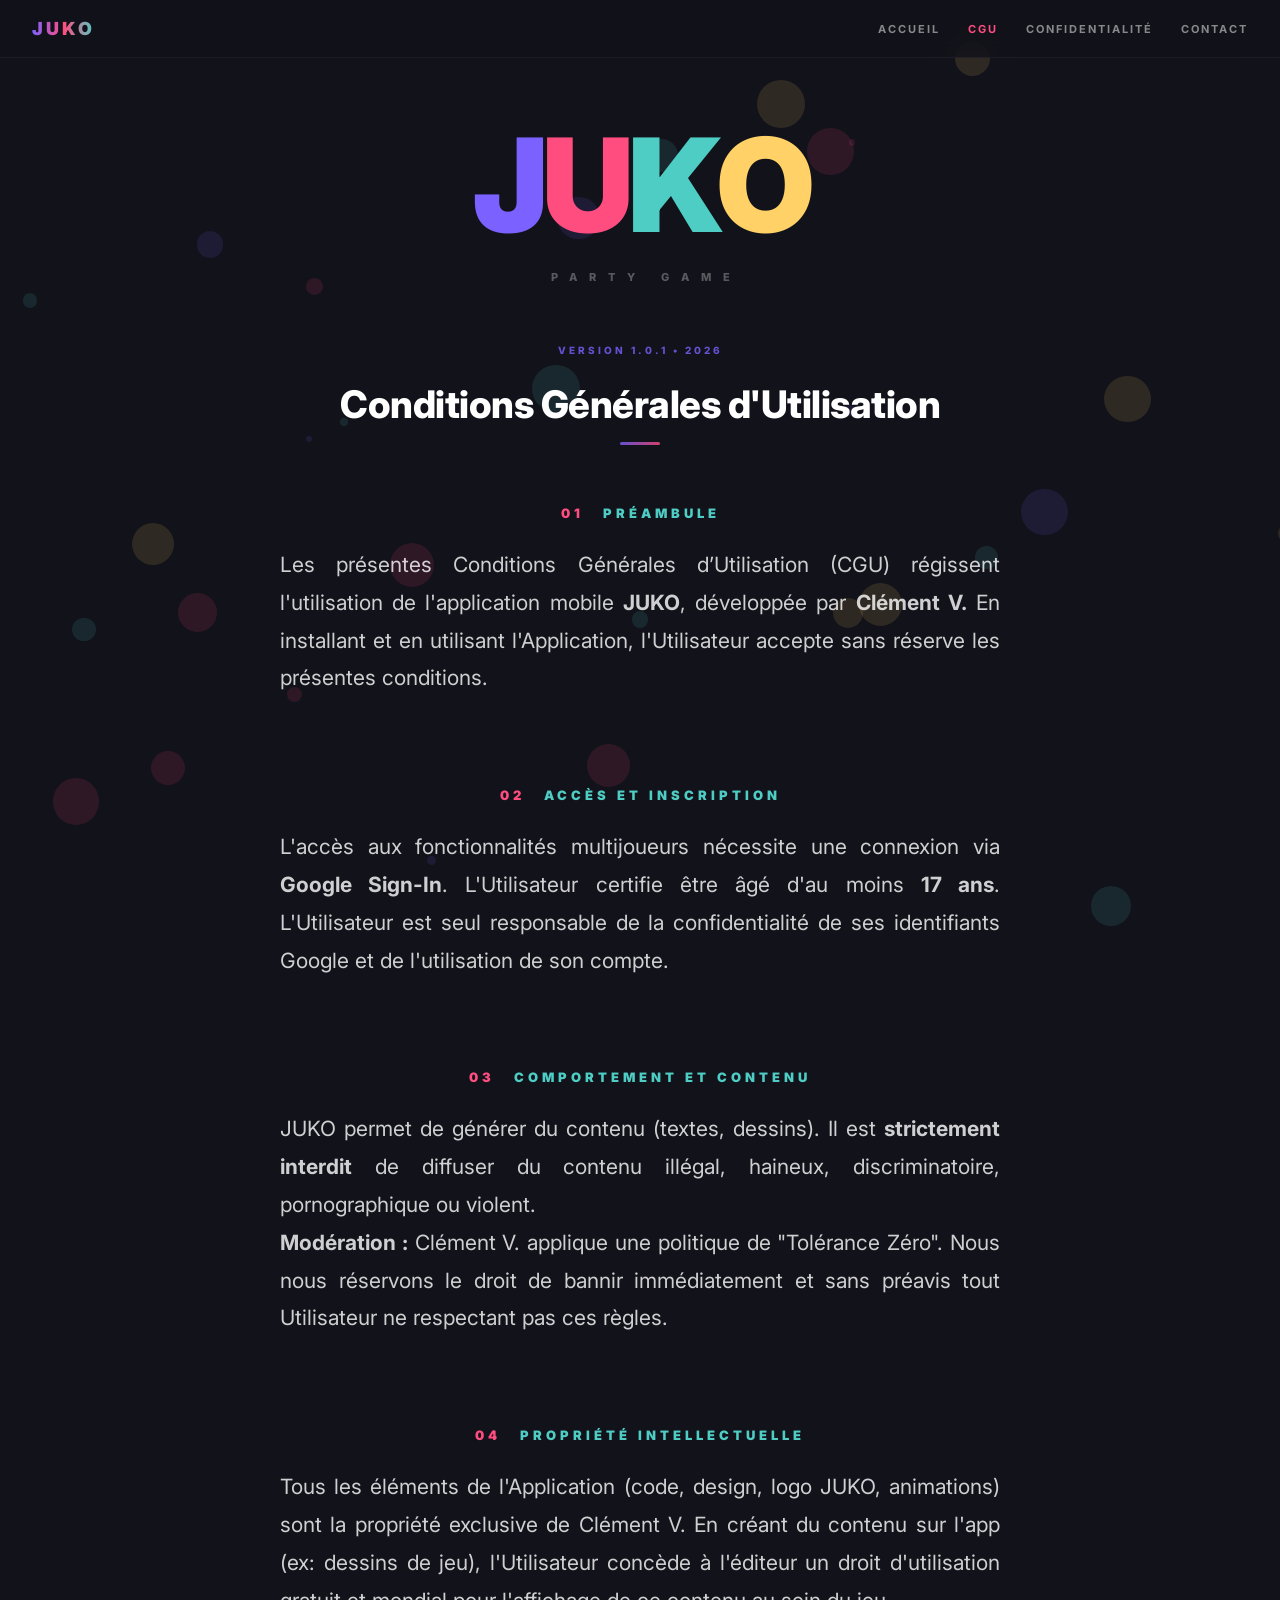
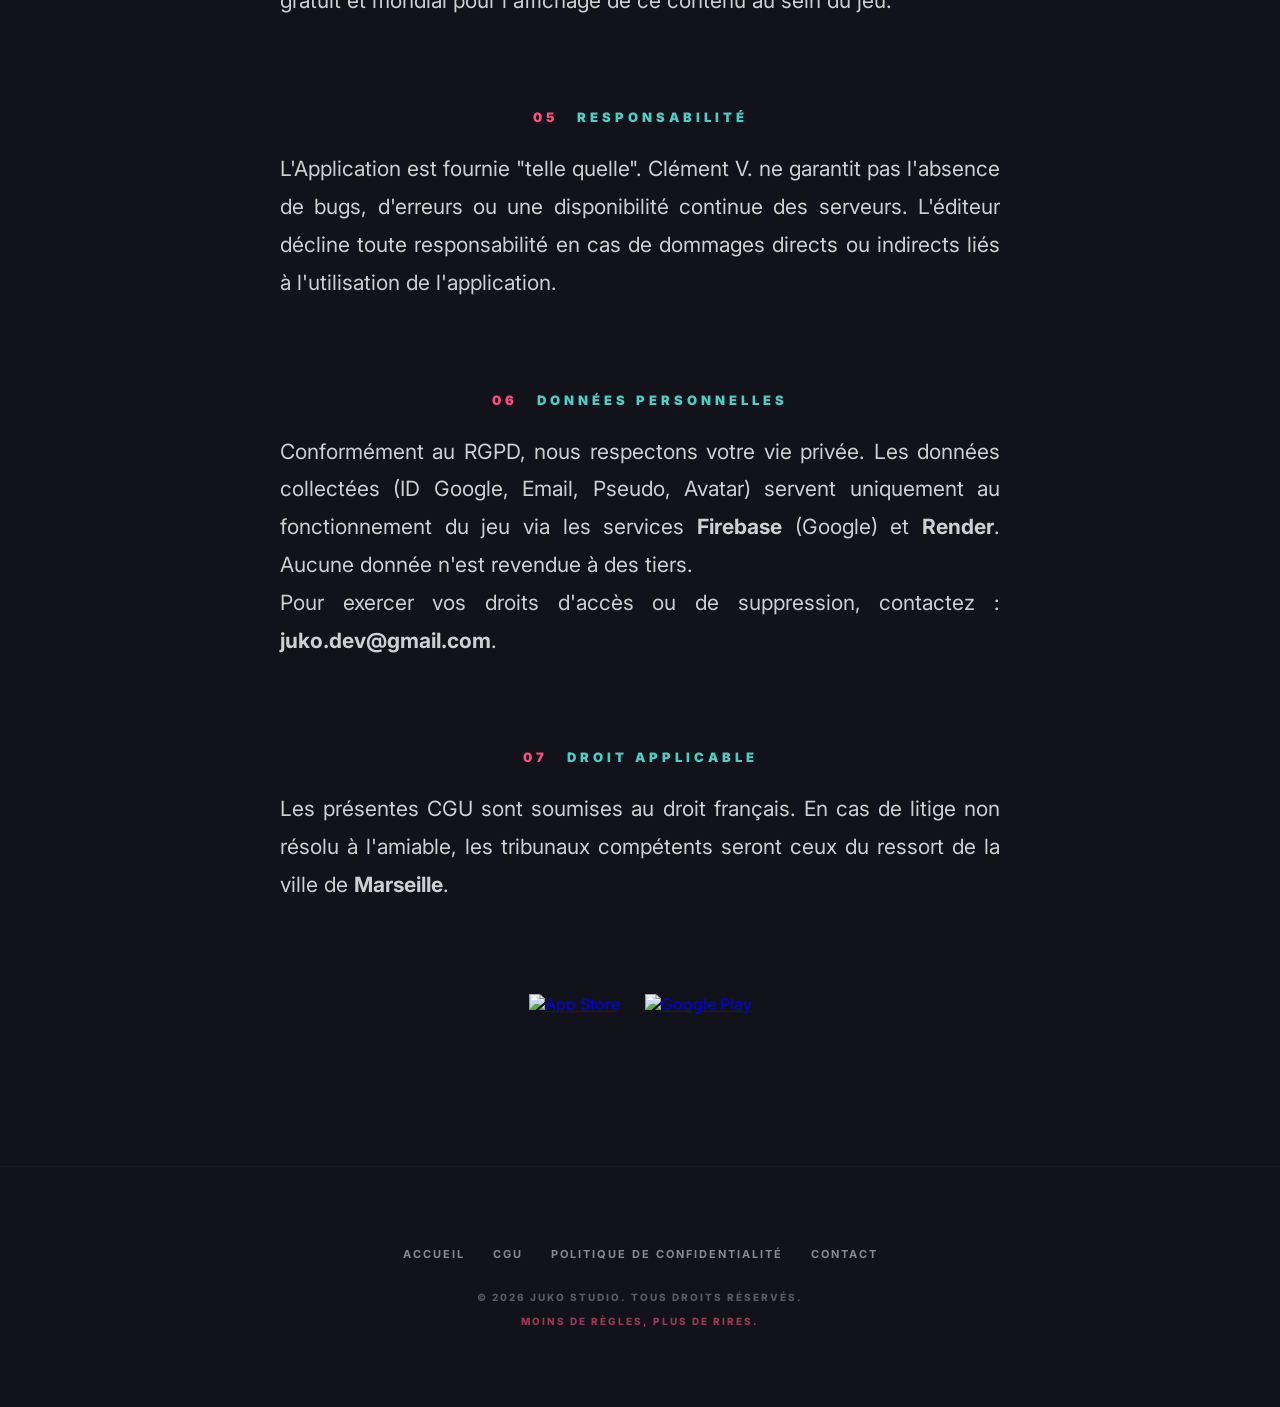
==== cgu.html @ 30a00227 "feat: complete landing + privacy + contact pages" ====
<!DOCTYPE html>
<html lang="fr">
    <head>
        <!-- Meta -->
        <meta charset="UTF-8">
        <meta name="viewport" content="width=device-width, initial-scale=1.0">
        <title>JUKO | CGU</title>
        <meta name="description" content="Conditions Générales d'Utilisation de JUKO, le party game ultime entre potes.">

        <!-- CSS -->
        <link rel="stylesheet" href="style.css">
        <link rel="icon" type="image/png" href="favicon.png">

        <!-- Google Fonts -->
        <link href="https://fonts.googleapis.com/css2?family=Inter:wght@400;500;600;700;900&display=swap" rel="stylesheet">
    </head>
    
    <body>
        <!-- Progress Bar -->
        <div id="progress-bar"></div>

        <!-- Particles -->
        <div class="particles-container" id="particles-bg"></div>

        <!-- Top Nav -->
        <nav class="top-nav">
            <a href="index.html" class="nav-logo">JUKO</a>
            <div class="nav-links">
                <a href="index.html">Accueil</a>
                <a href="cgu.html" class="active">CGU</a>
                <a href="privacy.html">Confidentialité</a>
                <a href="contact.html">Contact</a>
            </div>
        </nav>

        <!-- Main Wrapper -->
        <div class="main-wrapper">
            <!-- Hero Logo -->
            <header class="hero-logo">
                <div class="logo-row">
                    <span class="l-j">J</span>
                    <span class="l-u">U</span>
                    <span class="l-k">K</span>
                    <span class="l-o">O</span>
                </div>
                <p class="party-game-tag">PARTY GAME</p>
            </header>

            <!-- Content Center -->
            <main class="content-center">
                <div class="version-tag">VERSION 1.0.1 • 2026</div>
                <h1>Conditions Générales d'Utilisation</h1>

                <!-- CGU Sections -->
                <div class="cgu-sections">
                    <section>
                        <h2><span>01</span> PRÉAMBULE</h2>
                        <p>Les présentes Conditions Générales d’Utilisation (CGU) régissent l'utilisation de l'application mobile <strong>JUKO</strong>, développée par <strong>Clément V.</strong> En installant et en utilisant l'Application, l'Utilisateur accepte sans réserve les présentes conditions.</p>
                    </section>

                    <section>
                        <h2><span>02</span> ACCÈS ET INSCRIPTION</h2>
                        <p>L'accès aux fonctionnalités multijoueurs nécessite une connexion via <strong>Google Sign-In</strong>. L'Utilisateur certifie être âgé d'au moins <strong>17 ans</strong>. L'Utilisateur est seul responsable de la confidentialité de ses identifiants Google et de l'utilisation de son compte.</p>
                    </section>

                    <section>
                        <h2><span>03</span> COMPORTEMENT ET CONTENU</h2>
                        <p>JUKO permet de générer du contenu (textes, dessins). Il est <strong>strictement interdit</strong> de diffuser du contenu illégal, haineux, discriminatoire, pornographique ou violent.</p>
                        <p><strong>Modération :</strong> Clément V. applique une politique de "Tolérance Zéro". Nous nous réservons le droit de bannir immédiatement et sans préavis tout Utilisateur ne respectant pas ces règles.</p>
                    </section>

                    <section>
                        <h2><span>04</span> PROPRIÉTÉ INTELLECTUELLE</h2>
                        <p>Tous les éléments de l'Application (code, design, logo JUKO, animations) sont la propriété exclusive de Clément V. En créant du contenu sur l'app (ex: dessins de jeu), l'Utilisateur concède à l'éditeur un droit d'utilisation gratuit et mondial pour l'affichage de ce contenu au sein du jeu.</p>
                    </section>

                    <section>
                        <h2><span>05</span> RESPONSABILITÉ</h2>
                        <p>L'Application est fournie "telle quelle". Clément V. ne garantit pas l'absence de bugs, d'erreurs ou une disponibilité continue des serveurs. L'éditeur décline toute responsabilité en cas de dommages directs ou indirects liés à l'utilisation de l'application.</p>
                    </section>

                    <section>
                        <h2><span>06</span> DONNÉES PERSONNELLES</h2>
                        <p>Conformément au RGPD, nous respectons votre vie privée. Les données collectées (ID Google, Email, Pseudo, Avatar) servent uniquement au fonctionnement du jeu via les services <strong>Firebase</strong> (Google) et <strong>Render</strong>. Aucune donnée n'est revendue à des tiers.</p>
                        <p>Pour exercer vos droits d'accès ou de suppression, contactez : <strong>juko.dev@gmail.com</strong>.</p>
                    </section>

                    <section>
                        <h2><span>07</span> DROIT APPLICABLE</h2>
                        <p>Les présentes CGU sont soumises au droit français. En cas de litige non résolu à l'amiable, les tribunaux compétents seront ceux du ressort de la ville de <strong>Marseille</strong>.</p>
                    </section>
                </div>

                <!-- Store Buttons -->
                <div class="store-buttons">
                    <a href="#" class="store-btn">
                        <img src="https://upload.wikimedia.org/wikipedia/commons/3/3c/Download_on_the_App_Store_Badge.svg" alt="App Store">
                    </a>
                    <a href="#" class="store-btn">
                        <img src="https://upload.wikimedia.org/wikipedia/commons/7/78/Google_Play_Store_badge_EN.svg" alt="Google Play">
                    </a>
                </div>
            </main>

            <!-- Footer -->
            <footer class="site-footer">
                <div class="footer-links">
                    <a href="index.html">Accueil</a>
                    <a href="cgu.html">CGU</a>
                    <a href="privacy.html">Politique de confidentialité</a>
                    <a href="contact.html">Contact</a>
                </div>
                <p>© 2026 JUKO STUDIO. TOUS DROITS RÉSERVÉS.</p>
                <p class="slogan-footer">MOINS DE RÈGLES, PLUS DE RIRES.</p>
            </footer>
        </div>

        <!-- Script -->
        <script src="script.js"></script>
    </body>
</html>
---- style.css ----
/* --- COLORS --- */
:root {
    --p-purple: #7B61FF;
    --p-pink: #FF4D80;
    --p-teal: #4ECDC4;
    --p-yellow: #FFD166;
    --bg-dark: #12121A;
}

/* --- RESET --- */
* { 
    box-sizing: border-box; 
    margin: 0; 
    padding: 0; 
    -webkit-user-select: none;
    -moz-user-select: none;
    -ms-user-select: none;
    user-select: none;
    -webkit-touch-callout: none;
}

/* --- SCROLLBAR --- */
html, body {
    scrollbar-width: none; 
    -ms-overflow-style: none; 
}
body::-webkit-scrollbar {
    display: none;
}

/* --- BODY --- */
body {
    background-color: var(--bg-dark);
    color: white;
    font-family: 'Inter', sans-serif;
    overflow-x: hidden;
    text-align: center;
    -webkit-font-smoothing: antialiased;
}

/* --- BACKGROUND --- */
.particles-container {
    position: fixed;
    inset: 0;
    z-index: -1;
}

/* --- PARTICLES --- */
.particle {
    position: absolute;
    border-radius: 50%;
    opacity: 0.12;
    pointer-events: none;
}

/* --- LOGO JUKO --- */
.hero-logo {
    display: flex;
    flex-direction: column;
    align-items: center;
    padding: 120px 20px 60px;
}

.logo-row {
    display: flex;
    font-size: clamp(80px, 15vw, 130px);
    font-weight: 900;
    letter-spacing: -6px;
    line-height: 1;
}

/* --- LOGO COLORS --- */
.l-j { color: var(--p-purple); }
.l-u { color: var(--p-pink); }
.l-k { color: var(--p-teal); }
.l-o { color: var(--p-yellow); }

/* --- LOGO TAG --- */
.party-game-tag {
    color: rgba(255, 255, 255, 0.3);
    font-size: 11px;
    font-weight: 800;
    letter-spacing: 12px;
    margin-top: 20px;
    text-transform: uppercase;
    margin-left: 12px;
}

/* --- CONTENT --- */
.content-center {
    max-width: 800px;
    margin: 0 auto;
    padding: 0 40px 120px;
}

/* --- VERSION TAG --- */
.version-tag {
    font-size: 10px;
    font-weight: 800;
    color: var(--p-purple);
    letter-spacing: 3px;
    margin-bottom: 25px;
    opacity: 0.8;
}

/* --- TITLE --- */
h1 {
    font-size: clamp(24px, 5vw, 38px); 
    font-weight: 800;
    margin-bottom: 60px; 
    letter-spacing: -0.5px;
    color: #FFFFFF;
    position: relative;
    display: block;
    text-align: center;
    text-transform: none; 
}

/* --- TITLE UNDERLINE --- */
h1::after {
    content: "";
    display: block;
    width: 40px;
    height: 3px;
    background: linear-gradient(90deg, var(--p-purple), var(--p-pink));
    margin: 15px auto 0; 
    border-radius: 10px;
    opacity: 0.8;
}

/* --- CGU SECTIONS --- */
.cgu-sections section {
    margin-bottom: 90px;
}

/* --- CGU SECTIONS H2 --- */
.cgu-sections h2 {
    color: var(--p-teal);
    font-size: 13px;
    letter-spacing: 4px;
    margin-bottom: 25px;
    font-weight: 900;
    text-align: center; 
}

/* --- CGU SECTIONS H2 SPAN --- */
.cgu-sections h2 span {
    color: var(--p-pink);
    margin-right: 12px;
}

/* --- CGU SECTIONS P --- */
.cgu-sections p {
    font-size: clamp(18px, 2.2vw, 21px);
    color: rgba(255, 255, 255, 0.8);
    font-weight: 400;
    line-height: 1.8;
    max-width: 750px;
    margin: 0 auto;
    text-align: justify;
    text-justify: inter-word;
    hyphens: auto;
}

/* --- STORE BUTTONS --- */
.store-buttons {
    display: flex;
    justify-content: center;
    gap: 25px;
    margin-top: 80px;
    flex-wrap: wrap;
}

/* --- STORE BUTTONS --- */
.store-btn {
    height: 52px;
    transition: transform 0.2s cubic-bezier(0.2, 0, 0.2, 1);
}

/* --- STORE BUTTONS IMG --- */
.store-btn img { height: 100%; }

/* --- STORE BUTTONS HOVER --- */
.store-btn:hover { transform: scale(1.05); }

/* --- FOOTER --- */
.site-footer {
    padding: 80px 20px;
    border-top: 1px solid rgba(255,255,255,0.03);
}

/* --- FOOTER P --- */
.site-footer p {
    font-size: 10px;
    font-weight: 800;
    letter-spacing: 2px;
    opacity: 0.3;
}

/* --- FOOTER SLOGAN --- */
.slogan-footer {
    margin-top: 12px;
    color: var(--p-pink) !important;
    opacity: 0.6 !important;
}

/* --- PROGRESS BAR --- */
#progress-bar {
    position: fixed; top: 0; left: 0; height: 2px;
    background: linear-gradient(90deg, var(--p-purple), var(--p-pink));
    z-index: 1000; width: 0%;
}

/* --- MEDIA QUERIES --- */
@media (max-width: 600px) {
    .content-center { padding: 0 25px 80px; }
    .hero-logo { padding-top: 80px; }
    .cgu-sections section { margin-bottom: 60px; }
}

/* ==================================================
   NOUVEAUX COMPOSANTS (Landing v2)
   ================================================== */

/* --- TOP NAV --- */
.top-nav {
    position: fixed;
    top: 0;
    left: 0;
    right: 0;
    z-index: 100;
    display: flex;
    justify-content: space-between;
    align-items: center;
    padding: 18px 32px;
    background: rgba(18, 18, 26, 0.7);
    -webkit-backdrop-filter: blur(20px);
    backdrop-filter: blur(20px);
    border-bottom: 1px solid rgba(255, 255, 255, 0.05);
}

.nav-logo {
    color: #fff;
    text-decoration: none;
    font-weight: 900;
    font-size: 18px;
    letter-spacing: 3px;
    background: linear-gradient(90deg, var(--p-purple), var(--p-pink), var(--p-teal));
    -webkit-background-clip: text;
    background-clip: text;
    -webkit-text-fill-color: transparent;
}

.nav-links {
    display: flex;
    gap: 28px;
}

.nav-links a {
    color: rgba(255, 255, 255, 0.5);
    text-decoration: none;
    font-size: 11px;
    font-weight: 700;
    letter-spacing: 2px;
    text-transform: uppercase;
    transition: color 0.2s;
}

.nav-links a:hover,
.nav-links a.active {
    color: #fff;
}

.nav-links a.active {
    color: var(--p-pink);
}

/* --- HERO TAGLINE --- */
.hero-tagline {
    max-width: 800px;
    margin: 0 auto;
    padding: 20px 40px 80px;
}

.hero-headline {
    font-size: clamp(36px, 7vw, 64px);
    font-weight: 900;
    line-height: 1.1;
    letter-spacing: -1.5px;
    margin-bottom: 30px;
    color: #fff;
}

.hero-headline::after {
    display: none;
}

.gradient-text {
    background: linear-gradient(90deg, var(--p-purple), var(--p-pink), var(--p-yellow));
    -webkit-background-clip: text;
    background-clip: text;
    -webkit-text-fill-color: transparent;
    display: inline-block;
}

.hero-sub {
    font-size: clamp(16px, 2.5vw, 20px);
    color: rgba(255, 255, 255, 0.7);
    max-width: 600px;
    margin: 0 auto 50px;
    line-height: 1.6;
    font-weight: 400;
}

.hero-stores {
    margin-top: 0 !important;
}

/* --- FEATURES GRID (3 CARDS) --- */
.features-grid {
    display: grid;
    grid-template-columns: repeat(auto-fit, minmax(260px, 1fr));
    gap: 24px;
    margin-bottom: 100px;
}

.feature-card {
    position: relative;
    padding: 40px 28px;
    border-radius: 24px;
    background: rgba(255, 255, 255, 0.03);
    border: 1px solid rgba(255, 255, 255, 0.06);
    transition: transform 0.3s cubic-bezier(0.2, 0, 0.2, 1), border-color 0.3s;
    overflow: hidden;
    text-align: left;
}

.feature-card::before {
    content: "";
    position: absolute;
    inset: 0;
    border-radius: 24px;
    padding: 1px;
    background: linear-gradient(135deg, transparent 40%, var(--accent, var(--p-purple)) 100%);
    -webkit-mask: linear-gradient(#fff 0 0) content-box, linear-gradient(#fff 0 0);
    mask: linear-gradient(#fff 0 0) content-box, linear-gradient(#fff 0 0);
    -webkit-mask-composite: xor;
    mask-composite: exclude;
    opacity: 0.4;
    pointer-events: none;
}

.feature-card:hover {
    transform: translateY(-6px);
    border-color: rgba(255, 255, 255, 0.15);
}

.card-purple { --accent: var(--p-purple); }
.card-pink { --accent: var(--p-pink); }
.card-teal { --accent: var(--p-teal); }

.feature-number {
    font-size: 12px;
    font-weight: 900;
    letter-spacing: 4px;
    color: var(--accent, var(--p-purple));
    margin-bottom: 12px;
}

.feature-icon {
    font-size: 42px;
    margin-bottom: 20px;
    line-height: 1;
}

.feature-card h3 {
    font-size: 17px;
    font-weight: 900;
    letter-spacing: 1.5px;
    color: #fff;
    margin-bottom: 14px;
}

.feature-card p {
    font-size: 14px;
    line-height: 1.7;
    color: rgba(255, 255, 255, 0.65);
    font-weight: 400;
}

/* --- PITCH BLOCK --- */
.pitch-block {
    margin-bottom: 90px;
    text-align: center;
}

.block-title {
    font-size: clamp(22px, 4vw, 32px);
    font-weight: 900;
    margin-bottom: 40px;
    letter-spacing: -0.5px;
    color: #fff;
}

.pitch-list {
    list-style: none;
    max-width: 580px;
    margin: 0 auto;
    text-align: left;
}

.pitch-list li {
    font-size: 17px;
    color: rgba(255, 255, 255, 0.8);
    padding: 14px 0;
    border-bottom: 1px solid rgba(255, 255, 255, 0.05);
    line-height: 1.5;
    display: flex;
    gap: 14px;
}

.pitch-list li:last-child {
    border-bottom: none;
}

.bullet {
    color: var(--p-pink);
    font-weight: 900;
    flex-shrink: 0;
}

/* --- USECASES GRID --- */
.usecases-grid {
    display: flex;
    flex-wrap: wrap;
    justify-content: center;
    gap: 12px;
    max-width: 700px;
    margin: 0 auto;
}

.usecase-chip {
    display: inline-block;
    padding: 12px 22px;
    border-radius: 999px;
    background: rgba(255, 255, 255, 0.04);
    border: 1px solid rgba(255, 255, 255, 0.08);
    color: rgba(255, 255, 255, 0.9);
    font-size: 13px;
    font-weight: 600;
    letter-spacing: 0.5px;
    transition: transform 0.2s, border-color 0.2s;
}

.usecase-chip:hover {
    transform: translateY(-2px);
    border-color: var(--p-pink);
}

/* --- FINAL CTA --- */
.final-cta {
    text-align: center;
    padding: 80px 20px 40px;
    border-top: 1px solid rgba(255, 255, 255, 0.05);
    margin-top: 60px;
}

.cta-title {
    font-size: clamp(24px, 4vw, 36px);
    font-weight: 900;
    margin-bottom: 14px;
    letter-spacing: -0.5px;
}

.cta-sub {
    font-size: 16px;
    color: rgba(255, 255, 255, 0.6);
    margin-bottom: 40px;
}

.cta-button {
    display: inline-block;
    padding: 16px 38px;
    border-radius: 999px;
    background: linear-gradient(90deg, var(--p-purple), var(--p-pink));
    color: #fff;
    text-decoration: none;
    font-weight: 800;
    font-size: 14px;
    letter-spacing: 2px;
    text-transform: uppercase;
    transition: transform 0.2s, box-shadow 0.2s;
    box-shadow: 0 10px 30px rgba(123, 97, 255, 0.25);
}

.cta-button:hover {
    transform: translateY(-2px);
    box-shadow: 0 15px 40px rgba(255, 77, 128, 0.35);
}

/* --- CONTACT GRID --- */
.contact-grid {
    display: grid;
    grid-template-columns: repeat(auto-fit, minmax(240px, 1fr));
    gap: 20px;
    margin-bottom: 90px;
}

.contact-card {
    display: block;
    padding: 36px 24px;
    border-radius: 20px;
    background: rgba(255, 255, 255, 0.03);
    border: 1px solid rgba(255, 255, 255, 0.06);
    text-decoration: none;
    color: inherit;
    transition: transform 0.3s, border-color 0.3s, background 0.3s;
    text-align: center;
}

.contact-card:hover {
    transform: translateY(-4px);
    border-color: var(--p-pink);
    background: rgba(255, 77, 128, 0.05);
}

.contact-icon {
    font-size: 38px;
    margin-bottom: 18px;
    line-height: 1;
}

.contact-card h3 {
    font-size: 12px;
    font-weight: 900;
    letter-spacing: 3px;
    color: var(--p-teal);
    margin-bottom: 14px;
}

.contact-value {
    font-size: 15px;
    font-weight: 700;
    color: #fff;
    margin-bottom: 6px;
}

.contact-hint {
    font-size: 12px;
    color: rgba(255, 255, 255, 0.4);
    font-weight: 500;
}

/* --- FAQ --- */
.faq-block {
    text-align: left;
    max-width: 700px;
    margin-left: auto;
    margin-right: auto;
}

.faq-item {
    padding: 24px 0;
    border-bottom: 1px solid rgba(255, 255, 255, 0.05);
}

.faq-item:last-child {
    border-bottom: none;
}

.faq-item h3 {
    font-size: 16px;
    font-weight: 700;
    color: #fff;
    margin-bottom: 10px;
    letter-spacing: 0.2px;
}

.faq-item p {
    font-size: 14px;
    line-height: 1.7;
    color: rgba(255, 255, 255, 0.65);
    font-weight: 400;
}

.inline-link {
    color: var(--p-pink);
    text-decoration: none;
    border-bottom: 1px solid rgba(255, 77, 128, 0.4);
}

.inline-link:hover {
    color: #fff;
    border-color: #fff;
}

/* --- FOOTER LINKS --- */
.footer-links {
    display: flex;
    flex-wrap: wrap;
    justify-content: center;
    gap: 28px;
    margin-bottom: 30px;
}

.footer-links a {
    color: rgba(255, 255, 255, 0.5);
    text-decoration: none;
    font-size: 11px;
    font-weight: 700;
    letter-spacing: 2px;
    text-transform: uppercase;
    transition: color 0.2s;
}

.footer-links a:hover {
    color: var(--p-pink);
}

/* --- MOBILE RESPONSIVE --- */
@media (max-width: 700px) {
    .top-nav {
        padding: 14px 20px;
        flex-direction: column;
        gap: 12px;
    }
    .nav-links {
        gap: 16px;
        flex-wrap: wrap;
        justify-content: center;
    }
    .nav-links a {
        font-size: 10px;
        letter-spacing: 1.5px;
    }
    .hero-logo {
        padding-top: 120px;
    }
    .hero-tagline {
        padding: 20px 25px 60px;
    }
    .features-grid {
        grid-template-columns: 1fr;
        gap: 18px;
        margin-bottom: 70px;
    }
    .feature-card {
        padding: 32px 24px;
    }
    .contact-grid {
        grid-template-columns: 1fr;
    }
    .footer-links {
        gap: 18px;
    }
}
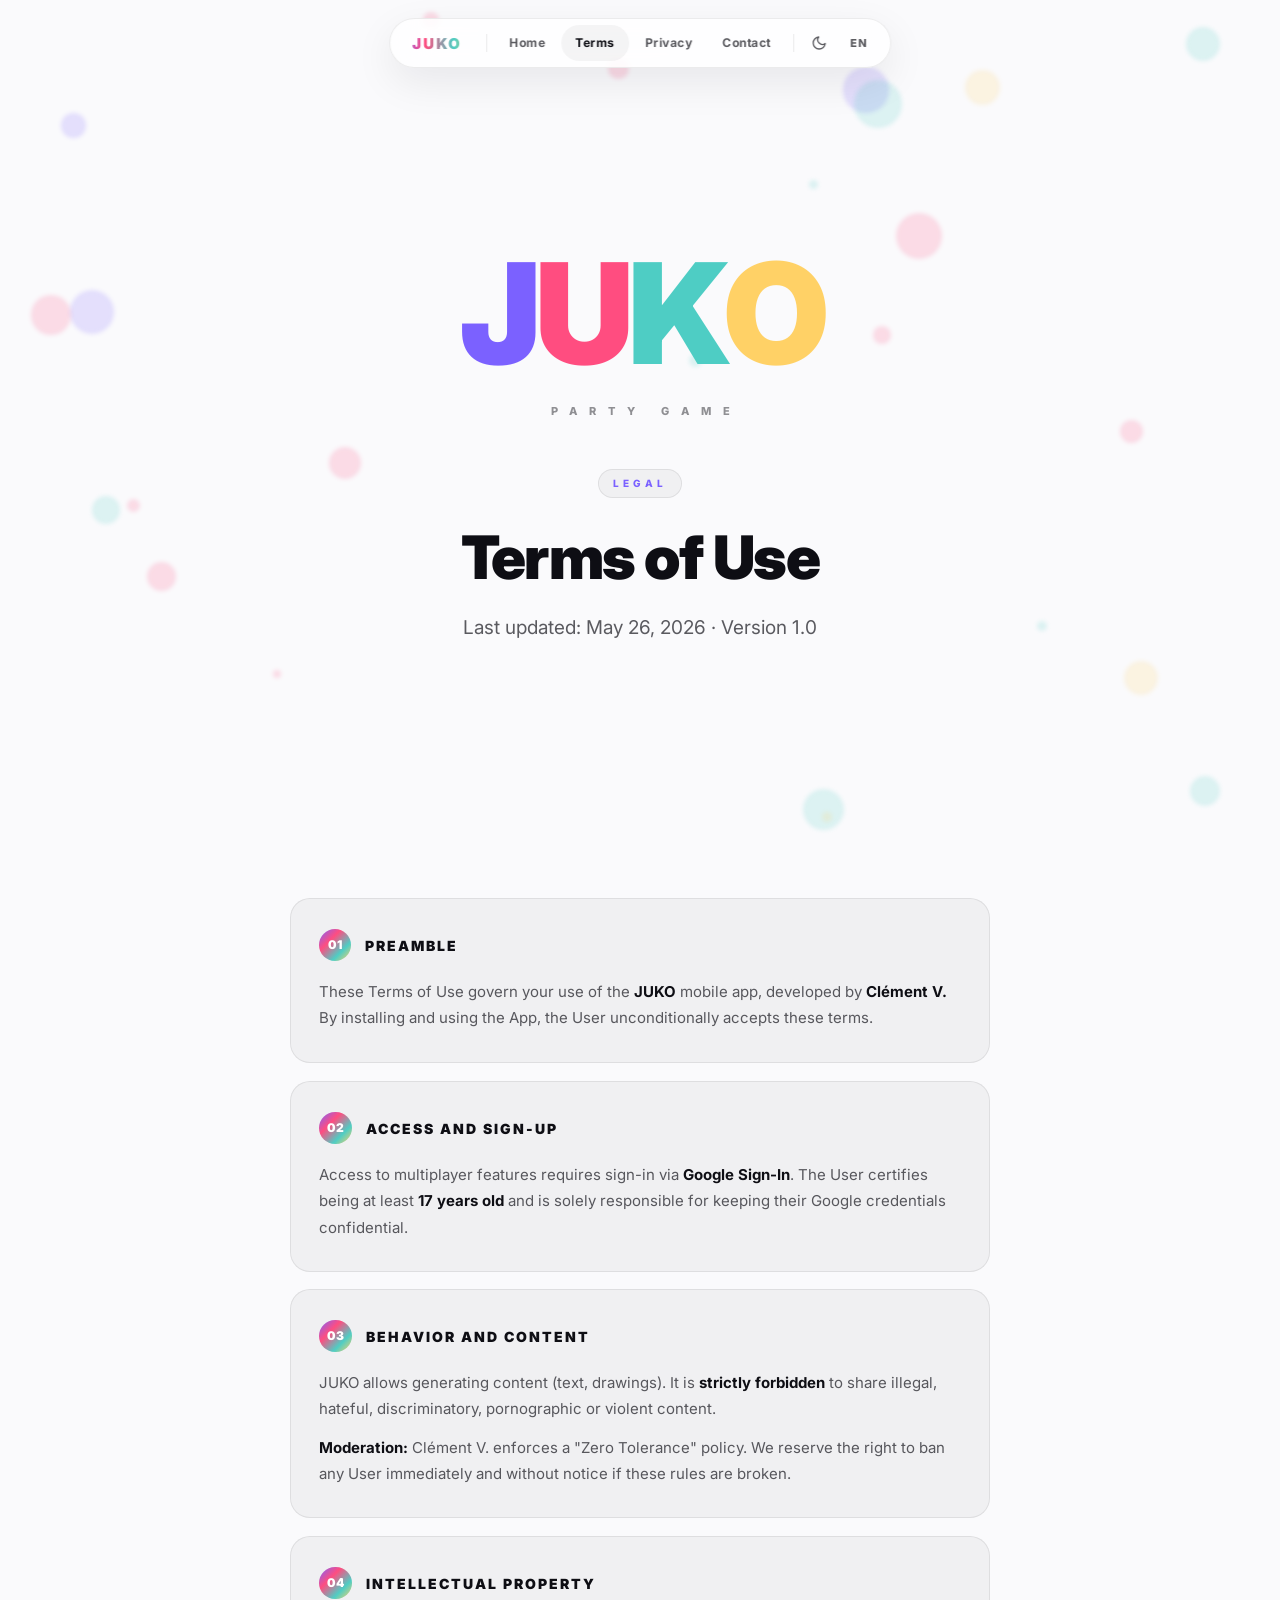
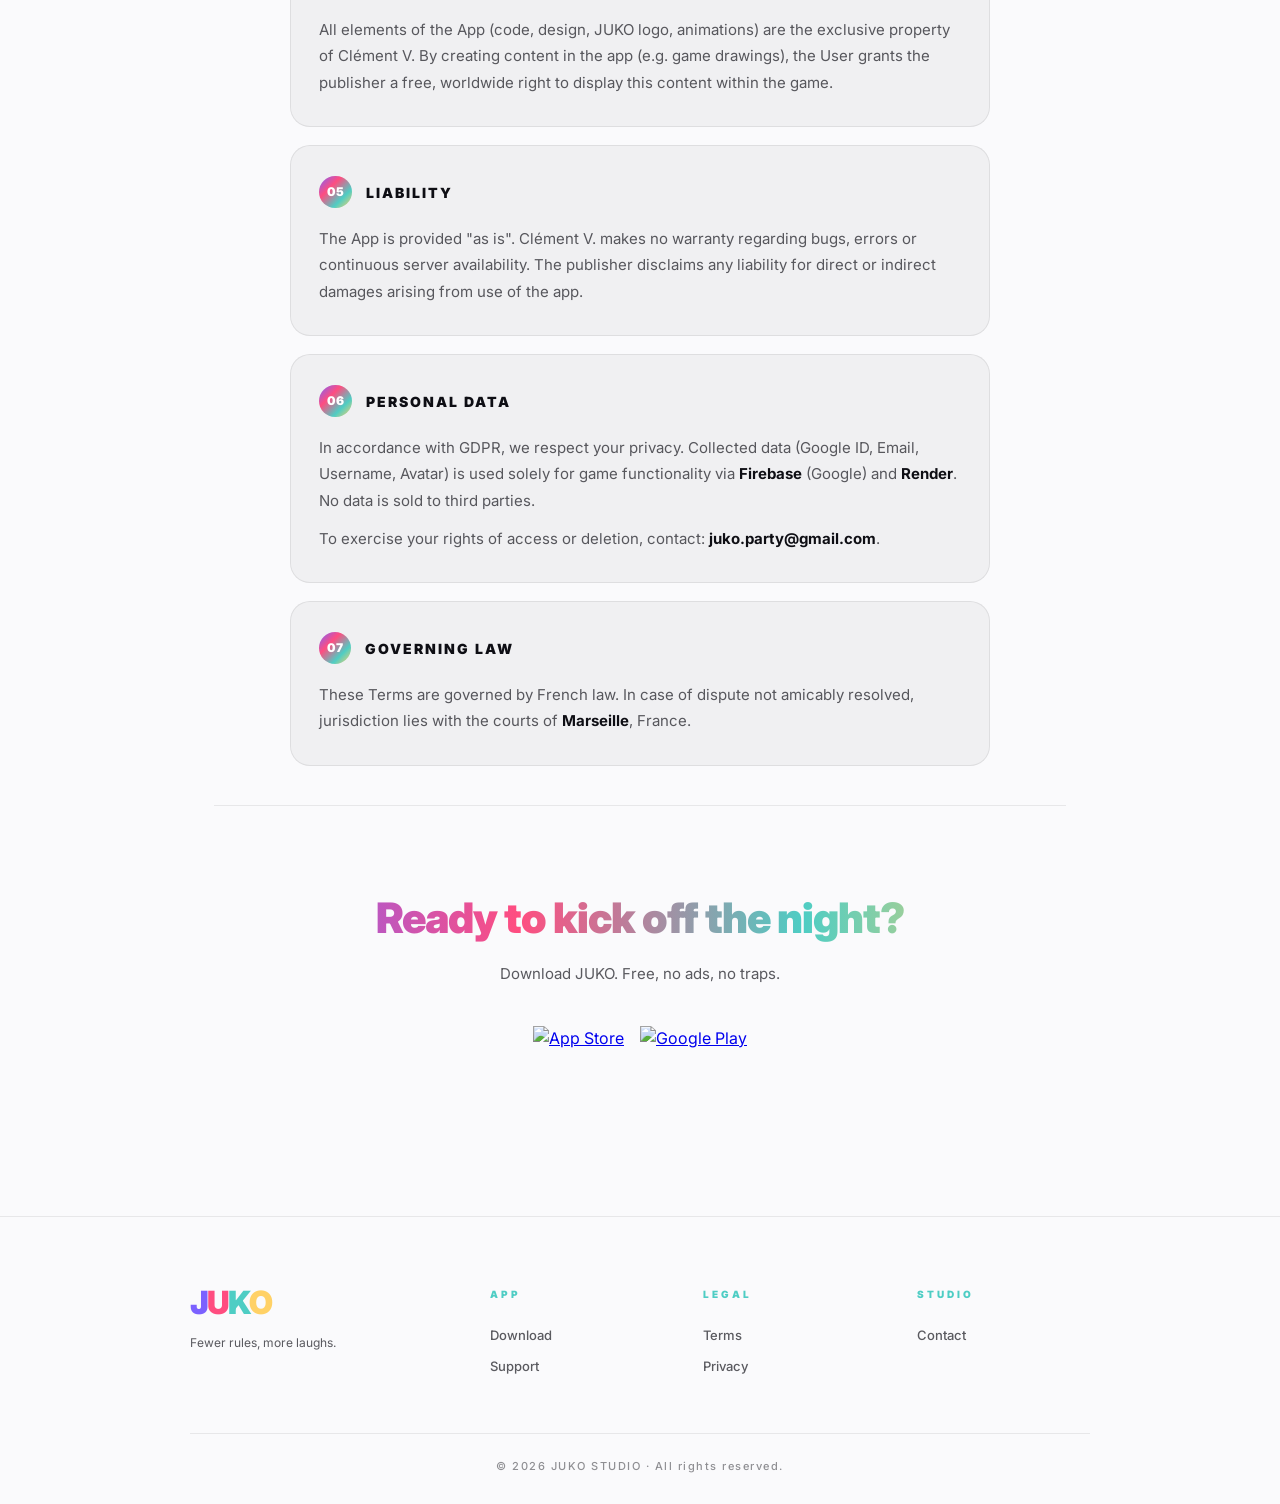
==== commit 2a641a9d: "fix: remove weekly games claim, hero alignment, contact card underline, email update" ====
--- a/cgu.html
+++ b/cgu.html
@@ -1,121 +1,175 @@
 <!DOCTYPE html>
 <html lang="fr">
     <head>
-        <!-- Meta -->
         <meta charset="UTF-8">
         <meta name="viewport" content="width=device-width, initial-scale=1.0">
-        <title>JUKO | CGU</title>
+        <title>JUKO — Conditions Générales d'Utilisation</title>
         <meta name="description" content="Conditions Générales d'Utilisation de JUKO, le party game ultime entre potes.">
+        <meta name="theme-color" content="#FAFAFC">
 
-        <!-- CSS -->
+        <link rel="preconnect" href="https://fonts.googleapis.com">
+        <link rel="preconnect" href="https://fonts.gstatic.com" crossorigin>
+        <link href="https://fonts.googleapis.com/css2?family=Inter:wght@400;500;700;800;900&display=swap" rel="stylesheet">
+
         <link rel="stylesheet" href="style.css">
         <link rel="icon" type="image/png" href="favicon.png">
+    </head>
 
-        <!-- Google Fonts -->
-        <link href="https://fonts.googleapis.com/css2?family=Inter:wght@400;500;600;700;900&display=swap" rel="stylesheet">
-    </head>
-    
     <body>
-        <!-- Progress Bar -->
         <div id="progress-bar"></div>
-
-        <!-- Particles -->
         <div class="particles-container" id="particles-bg"></div>
 
-        <!-- Top Nav -->
-        <nav class="top-nav">
-            <a href="index.html" class="nav-logo">JUKO</a>
-            <div class="nav-links">
-                <a href="index.html">Accueil</a>
-                <a href="cgu.html" class="active">CGU</a>
-                <a href="privacy.html">Confidentialité</a>
-                <a href="contact.html">Contact</a>
+        <!-- FLOATING NAV -->
+        <nav class="floating-nav" id="topNav">
+            <div class="nav-pill">
+                <a href="index.html" class="nav-logo">JUKO</a>
+                <div class="nav-divider"></div>
+                <div class="nav-menu">
+                    <a href="index.html" data-i18n="nav.home">Accueil</a>
+                    <a href="cgu.html" class="active" data-i18n="nav.cgu">CGU</a>
+                    <a href="privacy.html" data-i18n="nav.privacy">Confidentialité</a>
+                    <a href="contact.html" data-i18n="nav.contact">Contact</a>
+                </div>
+                <div class="nav-divider"></div>
+                <div class="nav-tools">
+                    <button type="button" class="nav-btn theme-toggle" aria-label="Thème">
+                        <svg class="theme-icon icon-moon" viewBox="0 0 24 24" aria-hidden="true"><path d="M21 12.79A9 9 0 1 1 11.21 3 7 7 0 0 0 21 12.79z"/></svg>
+                        <svg class="theme-icon icon-sun" viewBox="0 0 24 24" aria-hidden="true"><circle cx="12" cy="12" r="4"/><line x1="12" y1="2" x2="12" y2="5"/><line x1="12" y1="19" x2="12" y2="22"/><line x1="4.93" y1="4.93" x2="7.05" y2="7.05"/><line x1="16.95" y1="16.95" x2="19.07" y2="19.07"/><line x1="2" y1="12" x2="5" y2="12"/><line x1="19" y1="12" x2="22" y2="12"/><line x1="4.93" y1="19.07" x2="7.05" y2="16.95"/><line x1="16.95" y1="7.05" x2="19.07" y2="4.93"/></svg>
+                    </button>
+                    <button type="button" class="nav-btn lang-btn lang-toggle" aria-label="Langue">
+                        <span>FR</span>
+                    </button>
+                </div>
             </div>
+            <button type="button" class="nav-burger" id="navBurger" aria-label="Menu" aria-expanded="false" aria-controls="mobileMenu">
+                <span></span><span></span><span></span>
+            </button>
         </nav>
 
-        <!-- Main Wrapper -->
+        <!-- MOBILE MENU -->
+        <div class="mobile-menu" id="mobileMenu">
+            <a href="index.html" data-i18n="nav.home">Accueil</a>
+            <a href="cgu.html" class="active" data-i18n="nav.cgu">CGU</a>
+            <a href="privacy.html" data-i18n="nav.privacy">Confidentialité</a>
+            <a href="contact.html" data-i18n="nav.contact">Contact</a>
+            <div class="mm-divider"></div>
+            <div class="mm-tools">
+                <button type="button" class="nav-btn theme-toggle" aria-label="Thème">
+                    <svg class="theme-icon icon-moon" viewBox="0 0 24 24" aria-hidden="true"><path d="M21 12.79A9 9 0 1 1 11.21 3 7 7 0 0 0 21 12.79z"/></svg>
+                    <svg class="theme-icon icon-sun" viewBox="0 0 24 24" aria-hidden="true"><circle cx="12" cy="12" r="4"/><line x1="12" y1="2" x2="12" y2="5"/><line x1="12" y1="19" x2="12" y2="22"/><line x1="4.93" y1="4.93" x2="7.05" y2="7.05"/><line x1="16.95" y1="16.95" x2="19.07" y2="19.07"/><line x1="2" y1="12" x2="5" y2="12"/><line x1="19" y1="12" x2="22" y2="12"/><line x1="4.93" y1="19.07" x2="7.05" y2="16.95"/><line x1="16.95" y1="7.05" x2="19.07" y2="4.93"/></svg>
+                </button>
+                <button type="button" class="nav-btn lang-btn lang-toggle" aria-label="Langue">
+                    <span>FR</span>
+                </button>
+            </div>
+        </div>
+
         <div class="main-wrapper">
-            <!-- Hero Logo -->
-            <header class="hero-logo">
-                <div class="logo-row">
-                    <span class="l-j">J</span>
-                    <span class="l-u">U</span>
-                    <span class="l-k">K</span>
-                    <span class="l-o">O</span>
+            <!-- HERO -->
+            <header class="hero hero-full">
+                <div class="hero-logo">
+                    <div class="logo-row">
+                        <span class="l-j">J</span>
+                        <span class="l-u">U</span>
+                        <span class="l-k">K</span>
+                        <span class="l-o">O</span>
+                    </div>
+                    <p class="party-game-tag">PARTY GAME</p>
                 </div>
-                <p class="party-game-tag">PARTY GAME</p>
+
+                <div class="hero-text reveal">
+                    <span class="page-hero-tag" data-i18n="cgu.tag">DOCUMENT LÉGAL</span>
+                    <h1 class="hero-headline" data-i18n="cgu.title">Conditions Générales d'Utilisation</h1>
+                    <p class="hero-sub" data-i18n="cgu.sub">Dernière mise à jour : 26 mai 2026 · Version 1.0</p>
+                </div>
             </header>
 
-            <!-- Content Center -->
             <main class="content-center">
-                <div class="version-tag">VERSION 1.0.1 • 2026</div>
-                <h1>Conditions Générales d'Utilisation</h1>
-
-                <!-- CGU Sections -->
-                <div class="cgu-sections">
-                    <section>
-                        <h2><span>01</span> PRÉAMBULE</h2>
-                        <p>Les présentes Conditions Générales d’Utilisation (CGU) régissent l'utilisation de l'application mobile <strong>JUKO</strong>, développée par <strong>Clément V.</strong> En installant et en utilisant l'Application, l'Utilisateur accepte sans réserve les présentes conditions.</p>
+                <!-- LEGAL SECTIONS -->
+                <div class="legal-sections">
+                    <section class="legal-section reveal">
+                        <h2><span class="num">01</span><span data-i18n="cgu.s1.t">PRÉAMBULE</span></h2>
+                        <p data-i18n="cgu.s1.p">Les présentes Conditions Générales d'Utilisation (CGU) régissent l'utilisation de l'application mobile <strong>JUKO</strong>, développée par <strong>Clément V.</strong> En installant et en utilisant l'Application, l'Utilisateur accepte sans réserve les présentes conditions.</p>
                     </section>
 
-                    <section>
-                        <h2><span>02</span> ACCÈS ET INSCRIPTION</h2>
-                        <p>L'accès aux fonctionnalités multijoueurs nécessite une connexion via <strong>Google Sign-In</strong>. L'Utilisateur certifie être âgé d'au moins <strong>17 ans</strong>. L'Utilisateur est seul responsable de la confidentialité de ses identifiants Google et de l'utilisation de son compte.</p>
+                    <section class="legal-section reveal">
+                        <h2><span class="num">02</span><span data-i18n="cgu.s2.t">ACCÈS ET INSCRIPTION</span></h2>
+                        <p data-i18n="cgu.s2.p">L'accès aux fonctionnalités multijoueurs nécessite une connexion via <strong>Google Sign-In</strong>. L'Utilisateur certifie être âgé d'au moins <strong>17 ans</strong>. L'Utilisateur est seul responsable de la confidentialité de ses identifiants Google et de l'utilisation de son compte.</p>
                     </section>
 
-                    <section>
-                        <h2><span>03</span> COMPORTEMENT ET CONTENU</h2>
-                        <p>JUKO permet de générer du contenu (textes, dessins). Il est <strong>strictement interdit</strong> de diffuser du contenu illégal, haineux, discriminatoire, pornographique ou violent.</p>
-                        <p><strong>Modération :</strong> Clément V. applique une politique de "Tolérance Zéro". Nous nous réservons le droit de bannir immédiatement et sans préavis tout Utilisateur ne respectant pas ces règles.</p>
+                    <section class="legal-section reveal">
+                        <h2><span class="num">03</span><span data-i18n="cgu.s3.t">COMPORTEMENT ET CONTENU</span></h2>
+                        <p data-i18n="cgu.s3.p1">JUKO permet de générer du contenu (textes, dessins). Il est <strong>strictement interdit</strong> de diffuser du contenu illégal, haineux, discriminatoire, pornographique ou violent.</p>
+                        <p data-i18n="cgu.s3.p2"><strong>Modération :</strong> Clément V. applique une politique de "Tolérance Zéro". Nous nous réservons le droit de bannir immédiatement et sans préavis tout Utilisateur ne respectant pas ces règles.</p>
                     </section>
 
-                    <section>
-                        <h2><span>04</span> PROPRIÉTÉ INTELLECTUELLE</h2>
-                        <p>Tous les éléments de l'Application (code, design, logo JUKO, animations) sont la propriété exclusive de Clément V. En créant du contenu sur l'app (ex: dessins de jeu), l'Utilisateur concède à l'éditeur un droit d'utilisation gratuit et mondial pour l'affichage de ce contenu au sein du jeu.</p>
+                    <section class="legal-section reveal">
+                        <h2><span class="num">04</span><span data-i18n="cgu.s4.t">PROPRIÉTÉ INTELLECTUELLE</span></h2>
+                        <p data-i18n="cgu.s4.p">Tous les éléments de l'Application (code, design, logo JUKO, animations) sont la propriété exclusive de Clément V. En créant du contenu sur l'app (ex: dessins de jeu), l'Utilisateur concède à l'éditeur un droit d'utilisation gratuit et mondial pour l'affichage de ce contenu au sein du jeu.</p>
                     </section>
 
-                    <section>
-                        <h2><span>05</span> RESPONSABILITÉ</h2>
-                        <p>L'Application est fournie "telle quelle". Clément V. ne garantit pas l'absence de bugs, d'erreurs ou une disponibilité continue des serveurs. L'éditeur décline toute responsabilité en cas de dommages directs ou indirects liés à l'utilisation de l'application.</p>
+                    <section class="legal-section reveal">
+                        <h2><span class="num">05</span><span data-i18n="cgu.s5.t">RESPONSABILITÉ</span></h2>
+                        <p data-i18n="cgu.s5.p">L'Application est fournie "telle quelle". Clément V. ne garantit pas l'absence de bugs, d'erreurs ou une disponibilité continue des serveurs. L'éditeur décline toute responsabilité en cas de dommages directs ou indirects liés à l'utilisation de l'application.</p>
                     </section>
 
-                    <section>
-                        <h2><span>06</span> DONNÉES PERSONNELLES</h2>
-                        <p>Conformément au RGPD, nous respectons votre vie privée. Les données collectées (ID Google, Email, Pseudo, Avatar) servent uniquement au fonctionnement du jeu via les services <strong>Firebase</strong> (Google) et <strong>Render</strong>. Aucune donnée n'est revendue à des tiers.</p>
-                        <p>Pour exercer vos droits d'accès ou de suppression, contactez : <strong>juko.dev@gmail.com</strong>.</p>
+                    <section class="legal-section reveal">
+                        <h2><span class="num">06</span><span data-i18n="cgu.s6.t">DONNÉES PERSONNELLES</span></h2>
+                        <p data-i18n="cgu.s6.p1">Conformément au RGPD, nous respectons votre vie privée. Les données collectées (ID Google, Email, Pseudo, Avatar) servent uniquement au fonctionnement du jeu via les services <strong>Firebase</strong> (Google) et <strong>Render</strong>. Aucune donnée n'est revendue à des tiers.</p>
+                        <p data-i18n="cgu.s6.p2">Pour exercer vos droits d'accès ou de suppression, contactez : <strong>juko.party@gmail.com</strong>.</p>
                     </section>
 
-                    <section>
-                        <h2><span>07</span> DROIT APPLICABLE</h2>
-                        <p>Les présentes CGU sont soumises au droit français. En cas de litige non résolu à l'amiable, les tribunaux compétents seront ceux du ressort de la ville de <strong>Marseille</strong>.</p>
+                    <section class="legal-section reveal">
+                        <h2><span class="num">07</span><span data-i18n="cgu.s7.t">DROIT APPLICABLE</span></h2>
+                        <p data-i18n="cgu.s7.p">Les présentes CGU sont soumises au droit français. En cas de litige non résolu à l'amiable, les tribunaux compétents seront ceux du ressort de la ville de <strong>Marseille</strong>.</p>
                     </section>
                 </div>
 
-                <!-- Store Buttons -->
-                <div class="store-buttons">
-                    <a href="#" class="store-btn">
-                        <img src="https://upload.wikimedia.org/wikipedia/commons/3/3c/Download_on_the_App_Store_Badge.svg" alt="App Store">
-                    </a>
-                    <a href="#" class="store-btn">
-                        <img src="https://upload.wikimedia.org/wikipedia/commons/7/78/Google_Play_Store_badge_EN.svg" alt="Google Play">
-                    </a>
-                </div>
+                <!-- FINAL CTA -->
+                <section class="final-cta reveal">
+                    <h2 class="cta-title" data-i18n="cta.title">On lance la soirée ?</h2>
+                    <p class="cta-sub" data-i18n="cta.sub">Télécharge JUKO. Gratuit, sans pub, sans pièges.</p>
+                    <div class="store-buttons">
+                        <a href="#" class="store-btn" aria-label="App Store">
+                            <img src="https://upload.wikimedia.org/wikipedia/commons/3/3c/Download_on_the_App_Store_Badge.svg" alt="App Store" loading="lazy">
+                        </a>
+                        <a href="#" class="store-btn" aria-label="Google Play">
+                            <img src="https://upload.wikimedia.org/wikipedia/commons/7/78/Google_Play_Store_badge_EN.svg" alt="Google Play" loading="lazy">
+                        </a>
+                    </div>
+                </section>
             </main>
 
-            <!-- Footer -->
+            <!-- FOOTER -->
             <footer class="site-footer">
-                <div class="footer-links">
-                    <a href="index.html">Accueil</a>
-                    <a href="cgu.html">CGU</a>
-                    <a href="privacy.html">Politique de confidentialité</a>
-                    <a href="contact.html">Contact</a>
+                <div class="footer-grid">
+                    <div class="footer-brand">
+                        <div class="footer-logo">
+                            <span class="l-j">J</span><span class="l-u">U</span><span class="l-k">K</span><span class="l-o">O</span>
+                        </div>
+                        <p class="footer-tag" data-i18n="footer.tag">Moins de règles, plus de rires.</p>
+                    </div>
+                    <div class="footer-col">
+                        <h4 data-i18n="footer.col.app">App</h4>
+                        <a href="index.html#download" data-i18n="footer.app.download">Télécharger</a>
+                        <a href="contact.html" data-i18n="footer.app.support">Support</a>
+                    </div>
+                    <div class="footer-col">
+                        <h4 data-i18n="footer.col.legal">Légal</h4>
+                        <a href="cgu.html" data-i18n="footer.legal.cgu">CGU</a>
+                        <a href="privacy.html" data-i18n="footer.legal.privacy">Confidentialité</a>
+                    </div>
+                    <div class="footer-col">
+                        <h4 data-i18n="footer.col.studio">Studio</h4>
+                        <a href="mailto:juko.party@gmail.com" data-i18n="footer.studio.contact">Contact</a>
+                    </div>
                 </div>
-                <p>© 2026 JUKO STUDIO. TOUS DROITS RÉSERVÉS.</p>
-                <p class="slogan-footer">MOINS DE RÈGLES, PLUS DE RIRES.</p>
+                <div class="footer-bottom">
+                    <p data-i18n="footer.copyright">© 2026 JUKO STUDIO · Tous droits réservés.</p>
+                </div>
             </footer>
         </div>
 
-        <!-- Script -->
         <script src="script.js"></script>
     </body>
-</html>+</html>
--- a/style.css
+++ b/style.css
@@ -1,83 +1,404 @@
-/* --- COLORS --- */
+/* ==================================================
+   JUKO LANDING — Styles
+   ================================================== */
+
+/* --- DESIGN TOKENS --- */
 :root {
+    /* Brand JUKO (immuable, ordre des lettres J-U-K-O) */
     --p-purple: #7B61FF;
     --p-pink: #FF4D80;
     --p-teal: #4ECDC4;
     --p-yellow: #FFD166;
-    --bg-dark: #12121A;
+
+    /* Dégradés JUKO unifiés (toujours dans l'ordre J-U-K-O) */
+    --gradient-juko: linear-gradient(90deg, var(--p-purple) 0%, var(--p-pink) 35%, var(--p-teal) 70%, var(--p-yellow) 100%);
+    --gradient-juko-diag: linear-gradient(135deg, var(--p-purple) 0%, var(--p-pink) 35%, var(--p-teal) 70%, var(--p-yellow) 100%);
+    --gradient-juko-soft: linear-gradient(135deg, rgba(123, 97, 255, 0.08) 0%, rgba(255, 77, 128, 0.08) 35%, rgba(78, 205, 196, 0.08) 70%, rgba(255, 209, 102, 0.08) 100%);
+
+    /* Light theme (défaut) */
+    --bg: #FAFAFC;
+    --bg-elev: rgba(14, 14, 20, 0.04);
+    --bg-nav: rgba(255, 255, 255, 0.78);
+    --border-soft: rgba(14, 14, 20, 0.08);
+    --border-strong: rgba(14, 14, 20, 0.16);
+    --text-primary: #0E0E14;
+    --text-soft: rgba(14, 14, 20, 0.68);
+    --text-mute: rgba(14, 14, 20, 0.45);
+    --shadow-nav: 0 14px 40px rgba(14, 14, 20, 0.08);
+    --shadow-card: 0 4px 20px rgba(14, 14, 20, 0.05);
+
+    /* Layout */
+    --nav-top: 18px;
+    --max-content: 900px;
+    --ease: cubic-bezier(0.2, 0, 0.2, 1);
+}
+
+/* --- DARK THEME --- */
+:root[data-theme="dark"] {
+    --bg: #0E0E14;
+    --bg-elev: rgba(255, 255, 255, 0.03);
+    --bg-nav: rgba(20, 20, 28, 0.7);
+    --border-soft: rgba(255, 255, 255, 0.06);
+    --border-strong: rgba(255, 255, 255, 0.14);
+    --text-primary: #ffffff;
+    --text-soft: rgba(255, 255, 255, 0.65);
+    --text-mute: rgba(255, 255, 255, 0.4);
+    --shadow-nav: 0 14px 40px rgba(0, 0, 0, 0.4);
+    --shadow-card: 0 4px 20px rgba(0, 0, 0, 0.2);
 }
 
 /* --- RESET --- */
-* { 
-    box-sizing: border-box; 
-    margin: 0; 
-    padding: 0; 
+*, *::before, *::after {
+    box-sizing: border-box;
+    margin: 0;
+    padding: 0;
     -webkit-user-select: none;
     -moz-user-select: none;
     -ms-user-select: none;
     user-select: none;
     -webkit-touch-callout: none;
-}
-
-/* --- SCROLLBAR --- */
-html, body {
-    scrollbar-width: none; 
-    -ms-overflow-style: none; 
-}
-body::-webkit-scrollbar {
-    display: none;
-}
-
-/* --- BODY --- */
+    -webkit-tap-highlight-color: transparent;
+}
+
+html {
+    scroll-behavior: smooth;
+    -webkit-text-size-adjust: 100%;
+    text-size-adjust: 100%;
+}
+
 body {
-    background-color: var(--bg-dark);
-    color: white;
-    font-family: 'Inter', sans-serif;
+    background-color: var(--bg);
+    color: var(--text-primary);
+    font-family: 'Inter', -apple-system, BlinkMacSystemFont, sans-serif;
     overflow-x: hidden;
     text-align: center;
     -webkit-font-smoothing: antialiased;
-}
-
-/* --- BACKGROUND --- */
+    -moz-osx-font-smoothing: grayscale;
+    line-height: 1.5;
+    transition: background-color 0.4s var(--ease), color 0.4s var(--ease);
+}
+
+html, body { scrollbar-width: none; }
+body::-webkit-scrollbar { display: none; }
+
+/* --- BACKGROUND PARTICLES --- */
 .particles-container {
     position: fixed;
     inset: 0;
     z-index: -1;
-}
-
-/* --- PARTICLES --- */
+    pointer-events: none;
+    overflow: hidden;
+}
+
 .particle {
     position: absolute;
     border-radius: 50%;
-    opacity: 0.12;
+    opacity: 0.10;
+    filter: blur(1px);
+    will-change: transform;
+}
+
+:root[data-theme="light"] .particle {
+    opacity: 0.18;
+    filter: blur(2px);
+}
+
+/* --- PROGRESS BAR --- */
+#progress-bar {
+    position: fixed;
+    top: 0;
+    left: 0;
+    height: 2px;
+    background: var(--gradient-juko);
+    z-index: 1000;
+    width: 0;
+    transition: width 0.1s linear;
+}
+
+/* ==================================================
+   NAV FLOTTANTE CENTRÉE (Pill)
+   ================================================== */
+.floating-nav {
+    position: fixed;
+    top: var(--nav-top);
+    left: 50%;
+    transform: translateX(-50%);
+    z-index: 100;
+    display: flex;
+    align-items: center;
+    gap: 12px;
+    transition: top 0.3s var(--ease), transform 0.3s var(--ease);
+}
+
+.floating-nav.nav-hidden {
+    transform: translate(-50%, -120%);
+}
+
+.nav-pill {
+    display: flex;
+    align-items: center;
+    gap: 4px;
+    padding: 6px;
+    background: var(--bg-nav);
+    -webkit-backdrop-filter: blur(20px) saturate(180%);
+    backdrop-filter: blur(20px) saturate(180%);
+    border: 1px solid var(--border-soft);
+    border-radius: 999px;
+    box-shadow: var(--shadow-nav);
+}
+
+.nav-logo {
+    color: var(--text-primary);
+    text-decoration: none;
+    font-weight: 900;
+    font-size: 15px;
+    letter-spacing: 2px;
+    padding: 8px 16px;
+    background: var(--gradient-juko);
+    -webkit-background-clip: text;
+    background-clip: text;
+    -webkit-text-fill-color: transparent;
+    line-height: 1;
+}
+
+.nav-menu {
+    display: flex;
+    align-items: center;
+    gap: 2px;
+}
+
+.nav-menu a {
+    color: var(--text-soft);
+    text-decoration: none;
+    font-size: 12px;
+    font-weight: 700;
+    letter-spacing: 0.5px;
+    padding: 9px 14px;
+    border-radius: 999px;
+    transition: color 0.2s var(--ease), background 0.2s var(--ease);
+}
+
+.nav-menu a:hover {
+    color: var(--text-primary);
+    background: var(--bg-elev);
+}
+
+.nav-menu a.active {
+    color: var(--text-primary);
+    background: var(--bg-elev);
+}
+
+.nav-divider {
+    width: 1px;
+    height: 18px;
+    background: var(--border-soft);
+    margin: 0 4px;
+}
+
+.nav-tools {
+    display: flex;
+    align-items: center;
+    gap: 2px;
+    padding-right: 4px;
+}
+
+.nav-btn {
+    display: inline-flex;
+    align-items: center;
+    justify-content: center;
+    width: 34px;
+    height: 34px;
+    border-radius: 999px;
+    background: transparent;
+    border: none;
+    cursor: pointer;
+    color: var(--text-soft);
+    transition: color 0.2s var(--ease), background 0.2s var(--ease), transform 0.2s var(--ease);
+    font-family: inherit;
+}
+
+.nav-btn:hover {
+    color: var(--text-primary);
+    background: var(--bg-elev);
+}
+
+.theme-icon {
+    width: 16px;
+    height: 16px;
+    display: none;
+    stroke: currentColor;
+    fill: none;
+    stroke-width: 2;
+    stroke-linecap: round;
+    stroke-linejoin: round;
+}
+
+:root[data-theme="light"] .theme-icon.icon-moon,
+:root:not([data-theme="dark"]) .theme-icon.icon-moon {
+    display: block;
+}
+
+:root[data-theme="dark"] .theme-icon.icon-sun {
+    display: block;
+}
+
+:root[data-theme="dark"] .theme-icon.icon-moon,
+:root[data-theme="light"] .theme-icon.icon-sun {
+    display: none;
+}
+
+.lang-btn {
+    width: auto;
+    padding: 0 12px;
+    font-size: 11px;
+    font-weight: 800;
+    letter-spacing: 1.5px;
+}
+
+/* --- HAMBURGER (mobile) --- */
+.nav-burger {
+    display: none;
+    width: 38px;
+    height: 38px;
+    background: var(--bg-nav);
+    -webkit-backdrop-filter: blur(20px) saturate(180%);
+    backdrop-filter: blur(20px) saturate(180%);
+    border: 1px solid var(--border-soft);
+    border-radius: 999px;
+    box-shadow: var(--shadow-nav);
+    cursor: pointer;
+    position: relative;
+    padding: 0;
+    z-index: 110;
+}
+
+.nav-burger span {
+    position: absolute;
+    left: 10px;
+    right: 10px;
+    height: 2px;
+    background: var(--text-primary);
+    border-radius: 2px;
+    transition: transform 0.35s var(--ease), opacity 0.2s var(--ease), top 0.35s var(--ease);
+    will-change: transform;
+}
+
+.nav-burger span:nth-child(1) { top: 12px; }
+.nav-burger span:nth-child(2) { top: 18px; }
+.nav-burger span:nth-child(3) { top: 24px; }
+
+.nav-burger.open span:nth-child(1) {
+    top: 18px;
+    transform: rotate(45deg);
+}
+.nav-burger.open span:nth-child(2) { opacity: 0; }
+.nav-burger.open span:nth-child(3) {
+    top: 18px;
+    transform: rotate(-45deg);
+}
+
+/* --- MOBILE DROPDOWN --- */
+.mobile-menu {
+    position: fixed;
+    top: calc(var(--nav-top) + 50px);
+    left: 50%;
+    transform: translate(-50%, -10px);
+    z-index: 99;
+    background: var(--bg-nav);
+    -webkit-backdrop-filter: blur(24px) saturate(180%);
+    backdrop-filter: blur(24px) saturate(180%);
+    border: 1px solid var(--border-soft);
+    border-radius: 24px;
+    box-shadow: var(--shadow-nav);
+    padding: 14px;
+    min-width: 260px;
+    opacity: 0;
+    visibility: hidden;
     pointer-events: none;
-}
-
-/* --- LOGO JUKO --- */
-.hero-logo {
+    transition: opacity 0.25s var(--ease), transform 0.25s var(--ease), visibility 0s 0.25s;
+}
+
+.mobile-menu.open {
+    opacity: 1;
+    visibility: visible;
+    pointer-events: auto;
+    transform: translate(-50%, 0);
+    transition: opacity 0.25s var(--ease), transform 0.25s var(--ease), visibility 0s 0s;
+}
+
+.mobile-menu a {
+    display: block;
+    color: var(--text-soft);
+    text-decoration: none;
+    font-size: 13px;
+    font-weight: 700;
+    letter-spacing: 1px;
+    padding: 11px 16px;
+    border-radius: 999px;
+    transition: color 0.2s var(--ease), background 0.2s var(--ease);
+}
+
+.mobile-menu a:hover,
+.mobile-menu a.active {
+    color: var(--text-primary);
+    background: var(--bg-elev);
+}
+
+.mobile-menu .mm-divider {
+    height: 1px;
+    background: var(--border-soft);
+    margin: 8px 12px;
+}
+
+.mobile-menu .mm-tools {
+    display: flex;
+    justify-content: center;
+    gap: 6px;
+    padding: 6px 0 2px;
+}
+
+/* ==================================================
+   HERO
+   ================================================== */
+.main-wrapper {
+    padding-top: calc(var(--nav-top) + 70px);
+}
+
+.hero {
     display: flex;
     flex-direction: column;
     align-items: center;
-    padding: 120px 20px 60px;
+    justify-content: center;
+    padding: 40px 24px 100px;
+    position: relative;
+}
+
+.hero-full {
+    min-height: calc(100vh - 90px);
+}
+
+.hero-logo {
+    display: flex;
+    flex-direction: column;
+    align-items: center;
+    margin-bottom: 50px;
 }
 
 .logo-row {
     display: flex;
-    font-size: clamp(80px, 15vw, 130px);
+    font-size: clamp(72px, 14vw, 140px);
     font-weight: 900;
     letter-spacing: -6px;
     line-height: 1;
 }
 
-/* --- LOGO COLORS --- */
 .l-j { color: var(--p-purple); }
 .l-u { color: var(--p-pink); }
 .l-k { color: var(--p-teal); }
 .l-o { color: var(--p-yellow); }
 
-/* --- LOGO TAG --- */
 .party-game-tag {
-    color: rgba(255, 255, 255, 0.3);
+    color: var(--text-mute);
     font-size: 11px;
     font-weight: 800;
     letter-spacing: 12px;
@@ -86,355 +407,346 @@
     margin-left: 12px;
 }
 
-/* --- CONTENT --- */
-.content-center {
-    max-width: 800px;
-    margin: 0 auto;
-    padding: 0 40px 120px;
-}
-
-/* --- VERSION TAG --- */
-.version-tag {
-    font-size: 10px;
-    font-weight: 800;
-    color: var(--p-purple);
-    letter-spacing: 3px;
-    margin-bottom: 25px;
-    opacity: 0.8;
-}
-
-/* --- TITLE --- */
-h1 {
-    font-size: clamp(24px, 5vw, 38px); 
-    font-weight: 800;
-    margin-bottom: 60px; 
-    letter-spacing: -0.5px;
-    color: #FFFFFF;
-    position: relative;
-    display: block;
-    text-align: center;
-    text-transform: none; 
-}
-
-/* --- TITLE UNDERLINE --- */
-h1::after {
-    content: "";
-    display: block;
-    width: 40px;
-    height: 3px;
-    background: linear-gradient(90deg, var(--p-purple), var(--p-pink));
-    margin: 15px auto 0; 
-    border-radius: 10px;
-    opacity: 0.8;
-}
-
-/* --- CGU SECTIONS --- */
-.cgu-sections section {
-    margin-bottom: 90px;
-}
-
-/* --- CGU SECTIONS H2 --- */
-.cgu-sections h2 {
-    color: var(--p-teal);
-    font-size: 13px;
-    letter-spacing: 4px;
-    margin-bottom: 25px;
-    font-weight: 900;
-    text-align: center; 
-}
-
-/* --- CGU SECTIONS H2 SPAN --- */
-.cgu-sections h2 span {
-    color: var(--p-pink);
-    margin-right: 12px;
-}
-
-/* --- CGU SECTIONS P --- */
-.cgu-sections p {
-    font-size: clamp(18px, 2.2vw, 21px);
-    color: rgba(255, 255, 255, 0.8);
-    font-weight: 400;
-    line-height: 1.8;
-    max-width: 750px;
-    margin: 0 auto;
-    text-align: justify;
-    text-justify: inter-word;
-    hyphens: auto;
-}
-
-/* --- STORE BUTTONS --- */
-.store-buttons {
-    display: flex;
-    justify-content: center;
-    gap: 25px;
-    margin-top: 80px;
-    flex-wrap: wrap;
-}
-
-/* --- STORE BUTTONS --- */
-.store-btn {
-    height: 52px;
-    transition: transform 0.2s cubic-bezier(0.2, 0, 0.2, 1);
-}
-
-/* --- STORE BUTTONS IMG --- */
-.store-btn img { height: 100%; }
-
-/* --- STORE BUTTONS HOVER --- */
-.store-btn:hover { transform: scale(1.05); }
-
-/* --- FOOTER --- */
-.site-footer {
-    padding: 80px 20px;
-    border-top: 1px solid rgba(255,255,255,0.03);
-}
-
-/* --- FOOTER P --- */
-.site-footer p {
-    font-size: 10px;
-    font-weight: 800;
-    letter-spacing: 2px;
-    opacity: 0.3;
-}
-
-/* --- FOOTER SLOGAN --- */
-.slogan-footer {
-    margin-top: 12px;
-    color: var(--p-pink) !important;
-    opacity: 0.6 !important;
-}
-
-/* --- PROGRESS BAR --- */
-#progress-bar {
-    position: fixed; top: 0; left: 0; height: 2px;
-    background: linear-gradient(90deg, var(--p-purple), var(--p-pink));
-    z-index: 1000; width: 0%;
-}
-
-/* --- MEDIA QUERIES --- */
-@media (max-width: 600px) {
-    .content-center { padding: 0 25px 80px; }
-    .hero-logo { padding-top: 80px; }
-    .cgu-sections section { margin-bottom: 60px; }
-}
-
-/* ==================================================
-   NOUVEAUX COMPOSANTS (Landing v2)
-   ================================================== */
-
-/* --- TOP NAV --- */
-.top-nav {
-    position: fixed;
-    top: 0;
-    left: 0;
-    right: 0;
-    z-index: 100;
-    display: flex;
-    justify-content: space-between;
-    align-items: center;
-    padding: 18px 32px;
-    background: rgba(18, 18, 26, 0.7);
-    -webkit-backdrop-filter: blur(20px);
-    backdrop-filter: blur(20px);
-    border-bottom: 1px solid rgba(255, 255, 255, 0.05);
-}
-
-.nav-logo {
-    color: #fff;
-    text-decoration: none;
-    font-weight: 900;
-    font-size: 18px;
-    letter-spacing: 3px;
-    background: linear-gradient(90deg, var(--p-purple), var(--p-pink), var(--p-teal));
+.hero-text {
+    max-width: 720px;
+}
+
+.hero-headline {
+    font-size: clamp(32px, 6.5vw, 60px);
+    font-weight: 900;
+    line-height: 1.05;
+    letter-spacing: -1.5px;
+    margin-bottom: 24px;
+    color: var(--text-primary);
+}
+
+.gradient-text {
+    background: var(--gradient-juko);
     -webkit-background-clip: text;
     background-clip: text;
     -webkit-text-fill-color: transparent;
 }
 
-.nav-links {
-    display: flex;
-    gap: 28px;
-}
-
-.nav-links a {
-    color: rgba(255, 255, 255, 0.5);
+.hero-sub {
+    font-size: clamp(15px, 2.2vw, 19px);
+    color: var(--text-soft);
+    max-width: 560px;
+    margin: 0 auto 40px;
+    line-height: 1.6;
+}
+
+.hero-meta {
+    margin-top: 24px;
+    font-size: 11px;
+    letter-spacing: 2px;
+    color: var(--text-mute);
+    text-transform: uppercase;
+    font-weight: 600;
+}
+
+/* Page hero (CGU, Privacy, Contact) */
+.page-hero {
+    padding: 30px 24px 60px;
+    text-align: center;
+    max-width: 720px;
+    margin: 0 auto;
+}
+
+.page-hero-tag {
+    display: inline-block;
+    font-size: 10px;
+    font-weight: 800;
+    letter-spacing: 4px;
+    color: var(--p-purple);
+    padding: 6px 14px;
+    border-radius: 999px;
+    background: var(--bg-elev);
+    border: 1px solid var(--border-soft);
+    margin-bottom: 28px;
+    text-transform: uppercase;
+}
+
+.page-hero h1 {
+    font-size: clamp(32px, 6vw, 54px);
+    font-weight: 900;
+    line-height: 1.05;
+    letter-spacing: -1.5px;
+    margin-bottom: 20px;
+    color: var(--text-primary);
+}
+
+.page-hero h1::after { display: none; }
+
+.page-hero-sub {
+    font-size: clamp(15px, 2vw, 17px);
+    color: var(--text-soft);
+    line-height: 1.7;
+    max-width: 560px;
+    margin: 0 auto;
+}
+
+/* --- STORE BUTTONS --- */
+.store-buttons {
+    display: flex;
+    justify-content: center;
+    gap: 16px;
+    flex-wrap: wrap;
+}
+
+.store-btn {
+    height: 50px;
+    transition: transform 0.2s var(--ease);
+    display: inline-block;
+}
+
+.store-btn img {
+    height: 100%;
+    display: block;
+    pointer-events: none;
+}
+
+.store-btn:hover {
+    transform: scale(1.05) translateY(-2px);
+}
+
+/* --- SCROLL HINT --- */
+.scroll-hint {
+    position: absolute;
+    bottom: 24px;
+    left: 50%;
+    transform: translateX(-50%);
+    width: 22px;
+    height: 36px;
+    border: 2px solid var(--text-mute);
+    border-radius: 14px;
+    opacity: 0.5;
+}
+
+.scroll-hint span {
+    position: absolute;
+    top: 6px;
+    left: 50%;
+    width: 3px;
+    height: 8px;
+    background: var(--text-primary);
+    border-radius: 2px;
+    animation: scrollDot 1.8s var(--ease) infinite;
+    will-change: transform, opacity;
+}
+
+@keyframes scrollDot {
+    0% { opacity: 1; transform: translate(-50%, 0); }
+    100% { opacity: 0; transform: translate(-50%, 16px); }
+}
+
+/* ==================================================
+   CONTENT
+   ================================================== */
+.content-center {
+    max-width: var(--max-content);
+    margin: 0 auto;
+    padding: 0 24px 80px;
+}
+
+/* --- FEATURE CARDS --- */
+.features-grid {
+    display: grid;
+    grid-template-columns: repeat(auto-fit, minmax(260px, 1fr));
+    gap: 20px;
+    margin-bottom: 100px;
+}
+
+.feature-card {
+    position: relative;
+    padding: 36px 28px;
+    border-radius: 22px;
+    background: var(--bg-elev);
+    border: 1px solid var(--border-soft);
+    transition: transform 0.4s var(--ease), border-color 0.3s var(--ease);
+    overflow: hidden;
+    text-align: left;
     text-decoration: none;
+    color: inherit;
+}
+
+a.feature-card {
+    text-decoration: none;
+    color: inherit;
+}
+
+a.feature-card * {
+    text-decoration: none;
+}
+
+.feature-card::after {
+    content: "";
+    position: absolute;
+    top: -50%;
+    left: -50%;
+    width: 200%;
+    height: 200%;
+    background: radial-gradient(circle at center, var(--accent, var(--p-purple)) 0%, transparent 60%);
+    opacity: 0;
+    transition: opacity 0.4s var(--ease);
+    pointer-events: none;
+    z-index: -1;
+}
+
+.feature-card:hover {
+    transform: translateY(-6px);
+    border-color: var(--accent, var(--p-purple));
+}
+
+.feature-card:hover::after {
+    opacity: 0.08;
+}
+
+.card-purple { --accent: var(--p-purple); }
+.card-pink { --accent: var(--p-pink); }
+.card-teal { --accent: var(--p-teal); }
+
+.feature-number {
     font-size: 11px;
-    font-weight: 700;
-    letter-spacing: 2px;
-    text-transform: uppercase;
-    transition: color 0.2s;
-}
-
-.nav-links a:hover,
-.nav-links a.active {
-    color: #fff;
-}
-
-.nav-links a.active {
-    color: var(--p-pink);
-}
-
-/* --- HERO TAGLINE --- */
-.hero-tagline {
-    max-width: 800px;
-    margin: 0 auto;
-    padding: 20px 40px 80px;
-}
-
-.hero-headline {
-    font-size: clamp(36px, 7vw, 64px);
-    font-weight: 900;
-    line-height: 1.1;
-    letter-spacing: -1.5px;
-    margin-bottom: 30px;
-    color: #fff;
-}
-
-.hero-headline::after {
-    display: none;
-}
-
-.gradient-text {
-    background: linear-gradient(90deg, var(--p-purple), var(--p-pink), var(--p-yellow));
+    font-weight: 900;
+    letter-spacing: 4px;
+    color: var(--accent);
+    margin-bottom: 28px;
+    display: inline-block;
+    padding: 4px 10px;
+    border-radius: 999px;
+    background: var(--bg-elev);
+    border: 1px solid var(--accent);
+}
+
+.feature-card h3 {
+    font-size: 18px;
+    font-weight: 900;
+    letter-spacing: 1.5px;
+    color: var(--text-primary);
+    margin-bottom: 14px;
+}
+
+.feature-card p {
+    font-size: 14.5px;
+    line-height: 1.7;
+    color: var(--text-soft);
+    font-weight: 400;
+}
+
+/* --- STATS BLOCK --- */
+.stats-block {
+    display: flex;
+    justify-content: center;
+    align-items: center;
+    gap: 30px;
+    margin-bottom: 110px;
+    padding: 30px 20px;
+    border-radius: 24px;
+    background: var(--gradient-juko-soft);
+    border: 1px solid var(--border-soft);
+}
+
+.stat {
+    display: flex;
+    flex-direction: column;
+    align-items: center;
+    flex: 1;
+}
+
+.stat-value {
+    font-size: clamp(28px, 5vw, 44px);
+    font-weight: 900;
+    letter-spacing: -1px;
+    background: var(--gradient-juko);
     -webkit-background-clip: text;
     background-clip: text;
     -webkit-text-fill-color: transparent;
-    display: inline-block;
-}
-
-.hero-sub {
-    font-size: clamp(16px, 2.5vw, 20px);
-    color: rgba(255, 255, 255, 0.7);
-    max-width: 600px;
-    margin: 0 auto 50px;
-    line-height: 1.6;
-    font-weight: 400;
-}
-
-.hero-stores {
-    margin-top: 0 !important;
-}
-
-/* --- FEATURES GRID (3 CARDS) --- */
-.features-grid {
-    display: grid;
-    grid-template-columns: repeat(auto-fit, minmax(260px, 1fr));
-    gap: 24px;
-    margin-bottom: 100px;
-}
-
-.feature-card {
-    position: relative;
-    padding: 40px 28px;
-    border-radius: 24px;
-    background: rgba(255, 255, 255, 0.03);
-    border: 1px solid rgba(255, 255, 255, 0.06);
-    transition: transform 0.3s cubic-bezier(0.2, 0, 0.2, 1), border-color 0.3s;
-    overflow: hidden;
-    text-align: left;
-}
-
-.feature-card::before {
-    content: "";
-    position: absolute;
-    inset: 0;
-    border-radius: 24px;
-    padding: 1px;
-    background: linear-gradient(135deg, transparent 40%, var(--accent, var(--p-purple)) 100%);
-    -webkit-mask: linear-gradient(#fff 0 0) content-box, linear-gradient(#fff 0 0);
-    mask: linear-gradient(#fff 0 0) content-box, linear-gradient(#fff 0 0);
-    -webkit-mask-composite: xor;
-    mask-composite: exclude;
-    opacity: 0.4;
-    pointer-events: none;
-}
-
-.feature-card:hover {
-    transform: translateY(-6px);
-    border-color: rgba(255, 255, 255, 0.15);
-}
-
-.card-purple { --accent: var(--p-purple); }
-.card-pink { --accent: var(--p-pink); }
-.card-teal { --accent: var(--p-teal); }
-
-.feature-number {
-    font-size: 12px;
-    font-weight: 900;
-    letter-spacing: 4px;
-    color: var(--accent, var(--p-purple));
-    margin-bottom: 12px;
-}
-
-.feature-icon {
-    font-size: 42px;
-    margin-bottom: 20px;
     line-height: 1;
 }
 
-.feature-card h3 {
-    font-size: 17px;
-    font-weight: 900;
-    letter-spacing: 1.5px;
-    color: #fff;
-    margin-bottom: 14px;
-}
-
-.feature-card p {
-    font-size: 14px;
-    line-height: 1.7;
-    color: rgba(255, 255, 255, 0.65);
-    font-weight: 400;
+.stat-label {
+    margin-top: 8px;
+    font-size: 11px;
+    letter-spacing: 2px;
+    text-transform: uppercase;
+    color: var(--text-mute);
+    font-weight: 700;
+}
+
+.stat-divider {
+    width: 1px;
+    height: 40px;
+    background: var(--border-soft);
 }
 
 /* --- PITCH BLOCK --- */
 .pitch-block {
-    margin-bottom: 90px;
+    margin-bottom: 100px;
     text-align: center;
 }
 
+.block-label {
+    display: inline-block;
+    font-size: 10px;
+    font-weight: 800;
+    letter-spacing: 4px;
+    color: var(--p-teal);
+    margin-bottom: 18px;
+    text-transform: uppercase;
+}
+
 .block-title {
-    font-size: clamp(22px, 4vw, 32px);
-    font-weight: 900;
-    margin-bottom: 40px;
-    letter-spacing: -0.5px;
-    color: #fff;
+    font-size: clamp(24px, 4.2vw, 36px);
+    font-weight: 900;
+    margin-bottom: 50px;
+    letter-spacing: -0.8px;
+    line-height: 1.2;
+    max-width: 700px;
+    margin-left: auto;
+    margin-right: auto;
+    color: var(--text-primary);
 }
 
 .pitch-list {
     list-style: none;
-    max-width: 580px;
+    max-width: 560px;
     margin: 0 auto;
     text-align: left;
 }
 
 .pitch-list li {
-    font-size: 17px;
-    color: rgba(255, 255, 255, 0.8);
-    padding: 14px 0;
-    border-bottom: 1px solid rgba(255, 255, 255, 0.05);
+    font-size: 16px;
+    color: var(--text-soft);
+    padding: 16px 0;
+    border-bottom: 1px solid var(--border-soft);
     line-height: 1.5;
     display: flex;
-    gap: 14px;
-}
-
-.pitch-list li:last-child {
-    border-bottom: none;
-}
+    gap: 16px;
+    align-items: flex-start;
+    transition: color 0.2s var(--ease), transform 0.2s var(--ease);
+}
+
+.pitch-list li:hover {
+    color: var(--text-primary);
+    transform: translateX(4px);
+}
+
+.pitch-list li:last-child { border-bottom: none; }
 
 .bullet {
     color: var(--p-pink);
     font-weight: 900;
     flex-shrink: 0;
-}
-
-/* --- USECASES GRID --- */
+    font-size: 18px;
+    line-height: 1.4;
+}
+
+/* --- USE CASES --- */
 .usecases-grid {
     display: flex;
     flex-wrap: wrap;
     justify-content: center;
-    gap: 12px;
+    gap: 10px;
     max-width: 700px;
     margin: 0 auto;
 }
@@ -443,38 +755,43 @@
     display: inline-block;
     padding: 12px 22px;
     border-radius: 999px;
-    background: rgba(255, 255, 255, 0.04);
-    border: 1px solid rgba(255, 255, 255, 0.08);
-    color: rgba(255, 255, 255, 0.9);
+    background: var(--bg-elev);
+    border: 1px solid var(--border-soft);
+    color: var(--text-primary);
     font-size: 13px;
     font-weight: 600;
-    letter-spacing: 0.5px;
-    transition: transform 0.2s, border-color 0.2s;
+    letter-spacing: 0.3px;
+    transition: transform 0.2s var(--ease), border-color 0.2s var(--ease), background 0.2s var(--ease);
 }
 
 .usecase-chip:hover {
-    transform: translateY(-2px);
+    transform: translateY(-3px);
     border-color: var(--p-pink);
+    background: rgba(255, 77, 128, 0.08);
 }
 
 /* --- FINAL CTA --- */
 .final-cta {
     text-align: center;
-    padding: 80px 20px 40px;
-    border-top: 1px solid rgba(255, 255, 255, 0.05);
-    margin-top: 60px;
+    padding: 80px 20px 60px;
+    border-top: 1px solid var(--border-soft);
+    margin-top: 40px;
 }
 
 .cta-title {
-    font-size: clamp(24px, 4vw, 36px);
+    font-size: clamp(26px, 5vw, 42px);
     font-weight: 900;
     margin-bottom: 14px;
-    letter-spacing: -0.5px;
+    letter-spacing: -1px;
+    background: var(--gradient-juko);
+    -webkit-background-clip: text;
+    background-clip: text;
+    -webkit-text-fill-color: transparent;
 }
 
 .cta-sub {
-    font-size: 16px;
-    color: rgba(255, 255, 255, 0.6);
+    font-size: 15px;
+    color: var(--text-soft);
     margin-bottom: 40px;
 }
 
@@ -482,39 +799,106 @@
     display: inline-block;
     padding: 16px 38px;
     border-radius: 999px;
-    background: linear-gradient(90deg, var(--p-purple), var(--p-pink));
+    background: var(--gradient-juko);
     color: #fff;
     text-decoration: none;
     font-weight: 800;
+    font-size: 13px;
+    letter-spacing: 2.5px;
+    text-transform: uppercase;
+    transition: transform 0.2s var(--ease), box-shadow 0.2s var(--ease);
+    box-shadow: 0 10px 30px rgba(123, 97, 255, 0.25);
+}
+
+.cta-button:hover {
+    transform: translateY(-2px);
+    box-shadow: 0 18px 45px rgba(255, 77, 128, 0.35);
+}
+
+/* ==================================================
+   LEGAL SECTIONS (CGU + Privacy)
+   ================================================== */
+.legal-sections {
+    max-width: 700px;
+    margin: 0 auto;
+}
+
+.legal-section {
+    background: var(--bg-elev);
+    border: 1px solid var(--border-soft);
+    border-radius: 20px;
+    padding: 30px 28px;
+    margin-bottom: 18px;
+    text-align: left;
+    transition: border-color 0.3s var(--ease), transform 0.3s var(--ease);
+}
+
+.legal-section:hover {
+    border-color: var(--border-strong);
+    transform: translateY(-2px);
+}
+
+.legal-section h2 {
+    display: flex;
+    align-items: center;
+    gap: 14px;
+    color: var(--text-primary);
     font-size: 14px;
     letter-spacing: 2px;
+    margin-bottom: 18px;
+    font-weight: 900;
     text-transform: uppercase;
-    transition: transform 0.2s, box-shadow 0.2s;
-    box-shadow: 0 10px 30px rgba(123, 97, 255, 0.25);
-}
-
-.cta-button:hover {
-    transform: translateY(-2px);
-    box-shadow: 0 15px 40px rgba(255, 77, 128, 0.35);
-}
-
-/* --- CONTACT GRID --- */
+}
+
+.legal-section h2 .num {
+    display: inline-flex;
+    align-items: center;
+    justify-content: center;
+    min-width: 32px;
+    height: 32px;
+    border-radius: 999px;
+    background: var(--gradient-juko-diag);
+    color: #fff;
+    font-size: 12px;
+    font-weight: 900;
+    letter-spacing: 0;
+    padding: 0 8px;
+}
+
+.legal-section p {
+    font-size: 15px;
+    color: var(--text-soft);
+    font-weight: 400;
+    line-height: 1.75;
+    margin-bottom: 12px;
+}
+
+.legal-section p:last-child { margin-bottom: 0; }
+
+.legal-section strong {
+    color: var(--text-primary);
+    font-weight: 700;
+}
+
+/* ==================================================
+   CONTACT
+   ================================================== */
 .contact-grid {
     display: grid;
-    grid-template-columns: repeat(auto-fit, minmax(240px, 1fr));
-    gap: 20px;
+    grid-template-columns: repeat(auto-fit, minmax(220px, 1fr));
+    gap: 16px;
     margin-bottom: 90px;
 }
 
 .contact-card {
     display: block;
-    padding: 36px 24px;
+    padding: 32px 22px;
     border-radius: 20px;
-    background: rgba(255, 255, 255, 0.03);
-    border: 1px solid rgba(255, 255, 255, 0.06);
+    background: var(--bg-elev);
+    border: 1px solid var(--border-soft);
     text-decoration: none;
     color: inherit;
-    transition: transform 0.3s, border-color 0.3s, background 0.3s;
+    transition: transform 0.3s var(--ease), border-color 0.3s var(--ease), background 0.3s var(--ease);
     text-align: center;
 }
 
@@ -525,61 +909,59 @@
 }
 
 .contact-icon {
-    font-size: 38px;
-    margin-bottom: 18px;
+    font-size: 36px;
+    margin-bottom: 16px;
     line-height: 1;
 }
 
 .contact-card h3 {
-    font-size: 12px;
+    font-size: 11px;
     font-weight: 900;
     letter-spacing: 3px;
     color: var(--p-teal);
-    margin-bottom: 14px;
+    margin-bottom: 12px;
 }
 
 .contact-value {
+    font-size: 14px;
+    font-weight: 700;
+    color: var(--text-primary);
+    margin-bottom: 6px;
+}
+
+.contact-hint {
+    font-size: 11px;
+    color: var(--text-mute);
+    font-weight: 500;
+}
+
+/* --- FAQ --- */
+.faq-block { text-align: left; max-width: 700px; margin: 0 auto 100px; }
+
+.faq-item {
+    background: var(--bg-elev);
+    border: 1px solid var(--border-soft);
+    border-radius: 16px;
+    padding: 22px 26px;
+    margin-bottom: 12px;
+    transition: border-color 0.3s var(--ease);
+}
+
+.faq-item:hover {
+    border-color: var(--border-strong);
+}
+
+.faq-item h3 {
     font-size: 15px;
     font-weight: 700;
-    color: #fff;
-    margin-bottom: 6px;
-}
-
-.contact-hint {
-    font-size: 12px;
-    color: rgba(255, 255, 255, 0.4);
-    font-weight: 500;
-}
-
-/* --- FAQ --- */
-.faq-block {
-    text-align: left;
-    max-width: 700px;
-    margin-left: auto;
-    margin-right: auto;
-}
-
-.faq-item {
-    padding: 24px 0;
-    border-bottom: 1px solid rgba(255, 255, 255, 0.05);
-}
-
-.faq-item:last-child {
-    border-bottom: none;
-}
-
-.faq-item h3 {
-    font-size: 16px;
-    font-weight: 700;
-    color: #fff;
+    color: var(--text-primary);
     margin-bottom: 10px;
-    letter-spacing: 0.2px;
 }
 
 .faq-item p {
     font-size: 14px;
     line-height: 1.7;
-    color: rgba(255, 255, 255, 0.65);
+    color: var(--text-soft);
     font-weight: 400;
 }
 
@@ -590,67 +972,164 @@
 }
 
 .inline-link:hover {
-    color: #fff;
-    border-color: #fff;
-}
-
-/* --- FOOTER LINKS --- */
-.footer-links {
-    display: flex;
-    flex-wrap: wrap;
-    justify-content: center;
-    gap: 28px;
-    margin-bottom: 30px;
-}
-
-.footer-links a {
-    color: rgba(255, 255, 255, 0.5);
+    color: var(--text-primary);
+    border-color: var(--text-primary);
+}
+
+/* ==================================================
+   FOOTER
+   ================================================== */
+.site-footer {
+    border-top: 1px solid var(--border-soft);
+    padding: 70px 24px 30px;
+}
+
+.footer-grid {
+    display: grid;
+    grid-template-columns: 1.5fr 1fr 1fr 1fr;
+    gap: 40px;
+    max-width: var(--max-content);
+    margin: 0 auto 50px;
+    text-align: left;
+}
+
+.footer-brand .footer-logo {
+    display: flex;
+    font-size: 32px;
+    font-weight: 900;
+    letter-spacing: -2px;
+    line-height: 1;
+    margin-bottom: 14px;
+}
+
+.footer-tag {
+    font-size: 12px;
+    color: var(--text-soft);
+    line-height: 1.6;
+    max-width: 220px;
+}
+
+.footer-col h4 {
+    font-size: 10px;
+    font-weight: 900;
+    letter-spacing: 3px;
+    color: var(--p-teal);
+    margin-bottom: 18px;
+    text-transform: uppercase;
+}
+
+.footer-col a {
+    display: block;
+    color: var(--text-soft);
     text-decoration: none;
+    font-size: 13px;
+    font-weight: 500;
+    padding: 6px 0;
+    transition: color 0.2s var(--ease), transform 0.2s var(--ease);
+}
+
+.footer-col a:hover {
+    color: var(--p-pink);
+    transform: translateX(3px);
+}
+
+.footer-bottom {
+    border-top: 1px solid var(--border-soft);
+    padding-top: 24px;
+    max-width: var(--max-content);
+    margin: 0 auto;
+    text-align: center;
+}
+
+.footer-bottom p {
     font-size: 11px;
-    font-weight: 700;
-    letter-spacing: 2px;
-    text-transform: uppercase;
-    transition: color 0.2s;
-}
-
-.footer-links a:hover {
-    color: var(--p-pink);
-}
-
-/* --- MOBILE RESPONSIVE --- */
-@media (max-width: 700px) {
-    .top-nav {
-        padding: 14px 20px;
-        flex-direction: column;
-        gap: 12px;
+    color: var(--text-mute);
+    letter-spacing: 1.5px;
+    font-weight: 500;
+}
+
+/* ==================================================
+   SCROLL REVEAL
+   ================================================== */
+.reveal {
+    opacity: 0;
+    transform: translateY(28px);
+    transition: opacity 0.7s var(--ease), transform 0.7s var(--ease);
+    will-change: opacity, transform;
+}
+
+.reveal.visible {
+    opacity: 1;
+    transform: translateY(0);
+}
+
+@media (prefers-reduced-motion: reduce) {
+    .reveal { opacity: 1; transform: none; }
+    .scroll-hint span, .particle { animation: none !important; }
+    * { transition-duration: 0.01s !important; }
+}
+
+/* ==================================================
+   RESPONSIVE
+   ================================================== */
+@media (max-width: 900px) {
+    .footer-grid {
+        grid-template-columns: 1fr 1fr;
+        gap: 32px;
     }
-    .nav-links {
-        gap: 16px;
-        flex-wrap: wrap;
-        justify-content: center;
+    .footer-brand { grid-column: 1 / -1; }
+}
+
+@media (max-width: 780px) {
+    .nav-pill .nav-menu,
+    .nav-pill .nav-divider {
+        display: none;
     }
-    .nav-links a {
-        font-size: 10px;
-        letter-spacing: 1.5px;
+    .nav-burger { display: block; }
+
+    .hero {
+        padding: 30px 20px 80px;
     }
-    .hero-logo {
-        padding-top: 120px;
-    }
-    .hero-tagline {
-        padding: 20px 25px 60px;
-    }
+    .hero-logo { margin-bottom: 40px; }
+
     .features-grid {
         grid-template-columns: 1fr;
-        gap: 18px;
+        gap: 14px;
         margin-bottom: 70px;
     }
-    .feature-card {
-        padding: 32px 24px;
+
+    .stats-block {
+        gap: 12px;
+        padding: 24px 12px;
+        margin-bottom: 80px;
     }
-    .contact-grid {
+    .stat-value { font-size: 26px; }
+    .stat-label { font-size: 10px; letter-spacing: 1.5px; }
+    .pitch-block { margin-bottom: 70px; }
+
+    .footer-grid {
         grid-template-columns: 1fr;
+        gap: 30px;
+        text-align: center;
     }
-    .footer-links {
-        gap: 18px;
-    }
-}
+    .footer-brand { text-align: center; }
+    .footer-brand .footer-logo { justify-content: center; }
+    .footer-tag { margin: 0 auto; }
+
+    .legal-section { padding: 24px 22px; }
+}
+
+@media (max-width: 480px) {
+    .floating-nav { gap: 8px; }
+    .nav-pill { padding: 4px; }
+    .nav-logo { font-size: 13px; padding: 7px 12px; letter-spacing: 1.5px; }
+    .nav-btn { width: 32px; height: 32px; }
+    .lang-btn { padding: 0 10px; font-size: 10px; }
+
+    .logo-row { letter-spacing: -4px; }
+    .party-game-tag { letter-spacing: 8px; font-size: 10px; }
+    .hero-headline { letter-spacing: -1px; }
+    .feature-card { padding: 30px 22px; }
+    .usecase-chip { padding: 10px 18px; font-size: 12px; }
+    .scroll-hint { display: none; }
+}
